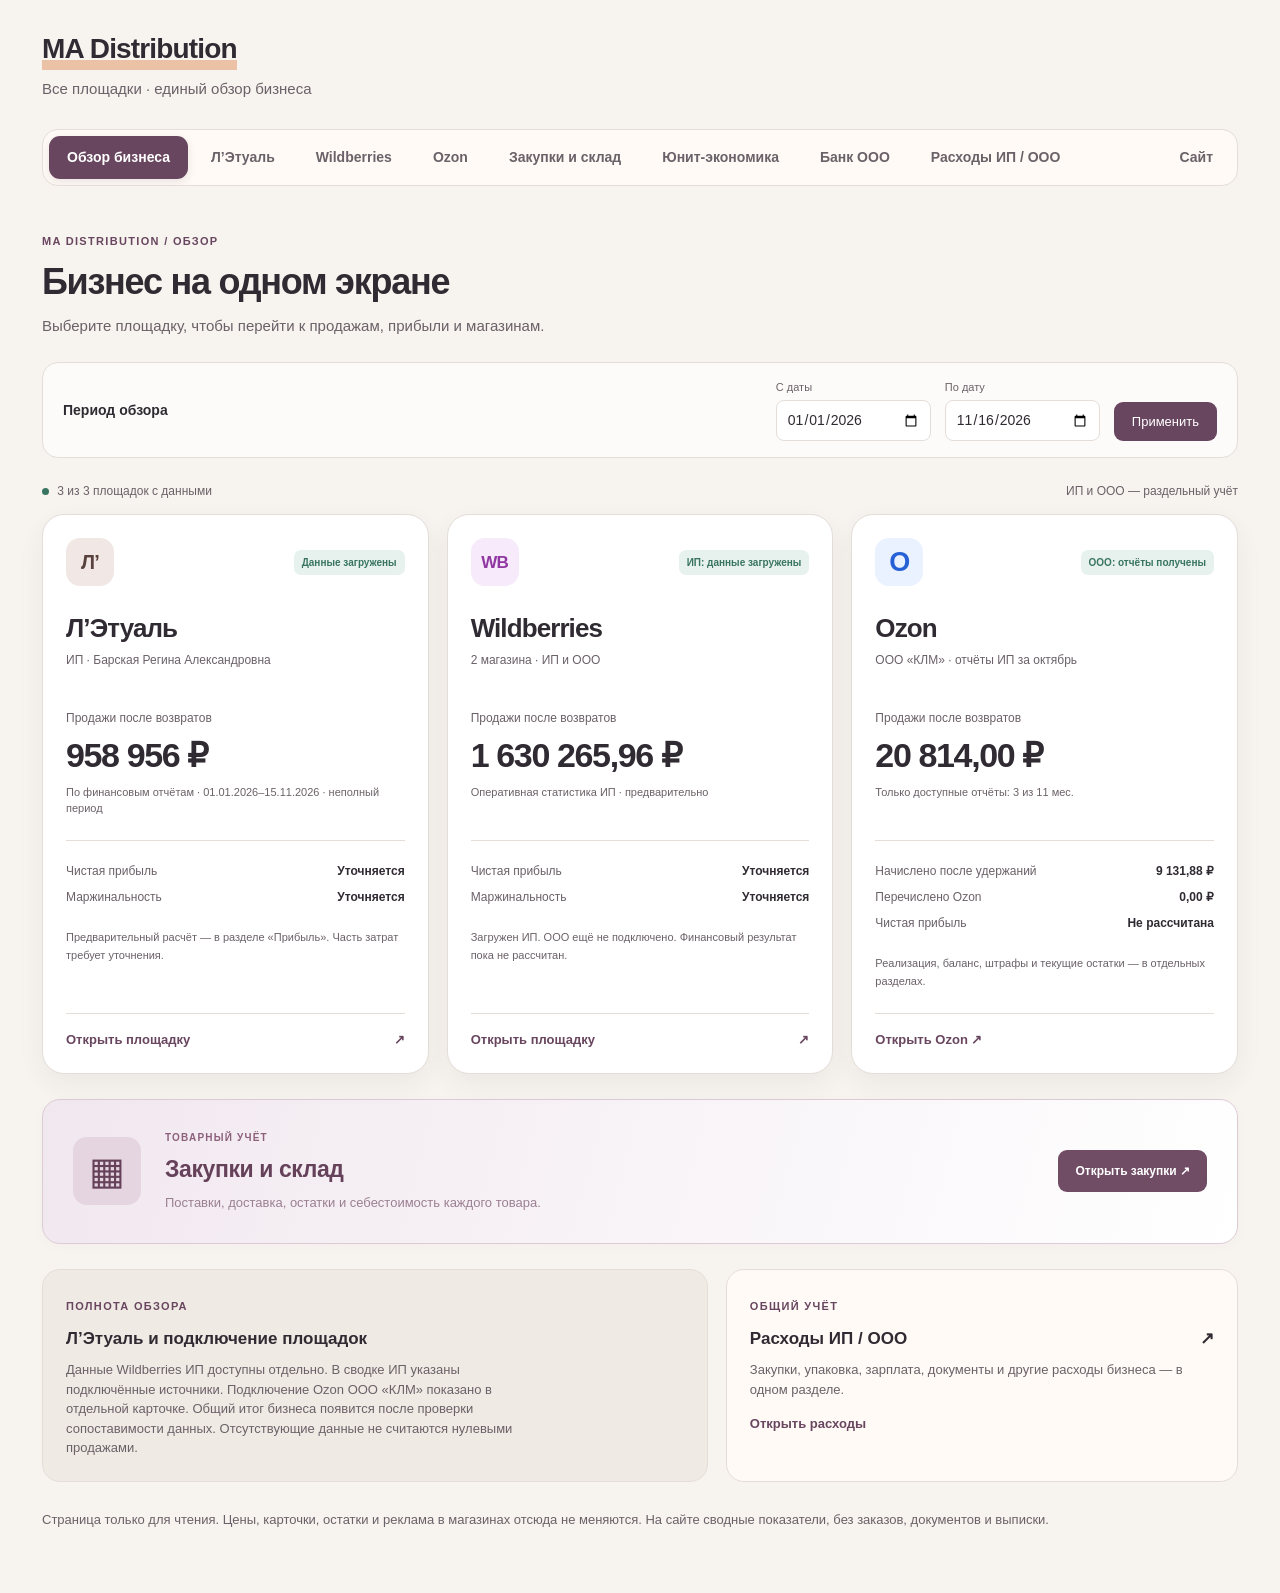
==== index.html @ 347a9656 "Обновить оптовую цену SINKO FM Free для новых заказов" ====
<!DOCTYPE html>
<html lang="ru">
<head>
<meta charset="utf-8">
<meta name="viewport" content="width=device-width, initial-scale=1">
<title>MA Distribution — обзор бизнеса</title>
<link rel="stylesheet" href="app.css?v=20261119-site">
<link rel="stylesheet" href="purchases.css?v=20261112-order-numbers">
<link rel="stylesheet" href="ozon.css?v=20261116-ozon-ooo">
</head>
<body>
<header class="top">
  <h1><a class="brand-home" href="#overview" aria-label="MA Distribution — на главную">MA Distribution</a></h1>
  <p id="page-context">Все площадки · единый обзор бизнеса</p>
</header>
<nav class="market-nav" aria-label="Площадки">
  <a href="#overview">Обзор бизнеса</a>
  <a href="#letu">Л’Этуаль</a>
  <a href="#wb/all/summary">Wildberries</a>
  <a href="#ozon/all/summary">Ozon</a>
  <a href="#purchases">Закупки и склад</a>
  <a href="#unit">Юнит-экономика</a>
  <a href="#bank/ooo">Банк ООО</a>
  <a href="#expenses">Расходы ИП / ООО</a>
  <a href="#site">Сайт</a>
</nav>
<nav class="menu" aria-label="Разделы Л’Этуаль" hidden>
  <a class="on" href="#letu">Сводка</a>
  <a href="#year">Месяцы</a>
  <a href="#profit">Прибыль</a>
  <a href="#unit">Юнит-экономика</a>
  <a href="#stock">Остатки</a>
</nav>
<main id="top">
  <details class="fold" id="freshness">
    <summary><span id="fresh-visible">Данные на 28 октября 2026 · период 01.01.2026–28.10.2026</span></summary>
    <p id="fresh-more">Подробности об актуальности откроются здесь.</p>
  </details>
  <div id="screen"></div>
  <footer class="foot">Страница только для чтения. Цены, карточки, остатки и реклама в магазинах отсюда не меняются. На сайте сводные показатели, без заказов, документов и выписки.</footer>
</main>
<script src="data.js?v=20261121-loreal-rub-units"></script>
<script src="letu-finance.js?v=20261121-letu-reports"></script>
<script src="purchases.js?v=20261119-pricing-1355"></script>
<script src="direct-orders.js?v=20261127-fm-free-wholesale"></script>
<script src="bank.js?v=20261116-duty"></script>
<script src="ozon.js?v=20261127-october"></script>
<script src="site.js?v=20261119-site"></script>
<script src="app.js?v=20261121-loreal-history"></script>
</body>
</html>
---- app.css ----
:root {
  --bg: #F7F3EF;
  --ink: #302B32;
  --muted: #6B6168;
  --card: #FFFFFF;
  --line: #E5DDD8;
  --accent: #69465F;
  --accent-soft: #F3E8EE;
  --apricot: #EBC2A6;
  --up: #397460;
  --up-soft: #E7F2EE;
  --down: #B45343;
  --warn: #8C5E4A;
  --warn-soft: #F8EDE6;
  --gap: #6B6168;
  --gap-soft: #F7F3EF;
  --danger: #B45343;
  --danger-soft: #F8EBE8;
  --shadow: 0 10px 28px rgba(48, 43, 50, 0.06);
}

[hidden] { display: none !important; }
.market-nav { display: flex; align-items: center; gap: 5px; max-width: 1196px; margin: 22px auto 8px; padding: 6px; border: 1px solid var(--line); background: #fffaf6; border-radius: 16px; overflow-x: auto; }
.market-nav a { padding: 11px 18px; text-decoration: none; color: var(--muted); border-radius: 11px; font-size: 14px; font-weight: 600; white-space: nowrap; }
.market-nav a:last-child { margin-left: auto; }
.market-nav a:hover { background: var(--accent-soft); color: var(--accent); }
.market-nav a.on { color: #fff; background: var(--accent); box-shadow: 0 3px 9px #69465f20; }
.market-heading { margin: 27px 0 24px; }
.market-eyebrow { font-size: 11px; font-weight: 700; letter-spacing: .12em; color: var(--accent); margin: 0 0 12px; }
.market-heading h2 { font-size: clamp(27px, 3vw, 36px); line-height: 1.18; letter-spacing: -.035em; font-weight: 650; margin: 0 0 12px; }
.market-heading > p:last-child { color: var(--muted); font-size: 15px; margin: 0; }
.market-period { display: flex; align-items: end; flex-wrap: wrap; gap: 14px; padding: 16px 20px; border: 1px solid var(--line); background: #ffffffb3; border-radius: 16px; margin: 0 0 24px; }
.period-caption { margin-right: auto; align-self: center; font-size: 14px; font-weight: 600; }
.market-period label { display: grid; gap: 5px; font-size: 11px; color: var(--muted); }
.market-period input { width: 155px; background: white; color: var(--ink); border: 1px solid var(--line); border-radius: 8px; padding: 8px 10px; font: inherit; font-size: 14px; }
.market-period button { min-height: 38px; border-radius: 9px; font-size: 13px; }
.market-overview-meta { display: flex; flex-wrap: wrap; justify-content: space-between; gap: 10px; margin-bottom: 14px; color: var(--muted); font-size: 12px; }
.live-dot { display: inline-block; width: 7px; height: 7px; margin-right: 5px; border-radius: 50%; background: var(--up); }
.market-tiles { display: grid; grid-template-columns: repeat(3, minmax(0, 1fr)); gap: 18px; }
.market-tile { display: flex; flex-direction: column; text-decoration: none; color: var(--ink); background: var(--card); border: 1px solid var(--line); border-radius: 22px; padding: 23px; box-shadow: var(--shadow); transition: transform .18s, box-shadow .18s, border-color .18s; }
.market-tile:hover { transform: translateY(-3px); box-shadow: 0 14px 30px #302b3210; border-color: #b69aa9; }
.market-tile-top { display: flex; align-items: center; justify-content: space-between; gap: 8px; }
.market-symbol { display: grid; place-items: center; width: 48px; height: 48px; border-radius: 14px; font-size: 20px; font-weight: 750; letter-spacing: -.04em; background: #f1e8e5; color: #59423d; }
.market-wb .market-symbol { color: #9037a1; background: #f6eafb; font-size: 17px; }
.market-ozon .market-symbol { background: #eaf1ff; color: #2662d6; font-size: 27px; }
.market-status { display: inline-flex; align-items: center; gap: 5px; width: fit-content; padding: 5px 8px; border-radius: 7px; font-size: 10px; font-weight: 600; white-space: nowrap; }
.market-status.connected { background: var(--up-soft); color: var(--up); }
.market-status.pending { background: #f3efec; color: #7b6f77; }
.market-tile h3 { font-size: 26px; font-weight: 650; letter-spacing: -.035em; margin: 23px 0 3px; }
.market-store-caption { margin: 0; font-size: 12px; color: var(--muted); min-height: 36px; }
.market-sales { margin: 22px 0 20px; }
.market-sales > span { display: block; color: var(--muted); font-size: 12px; }
.market-sales strong { display: block; font-size: clamp(25px, 2.7vw, 34px); font-weight: 650; letter-spacing: -.04em; line-height: 1.25; margin: 7px 0; }
.market-sales small { display: block; min-height: 36px; color: var(--muted); font-size: 11px; line-height: 1.5; }
.market-tile-details { margin: 0; border-top: 1px solid var(--line); padding-top: 13px; }
.market-tile-details > div { display: flex; justify-content: space-between; gap: 10px; margin: 8px 0; font-size: 12px; }
.market-tile-details dt { color: var(--muted); }
.market-tile-details dd { margin: 0; font-weight: 600; }
.market-data-note { color: var(--muted); font-size: 11px; line-height: 1.6; margin: 15px 0 23px; flex: 1; }
.market-open { display: flex; justify-content: space-between; gap: 10px; align-items: center; color: var(--accent); font-size: 13px; font-weight: 650; }
.market-tile .market-open { border-top: 1px solid var(--line); padding-top: 16px; }
.market-overview-bottom { display: grid; grid-template-columns: 1.3fr 1fr; gap: 18px; margin: 24px 0 0; }
.market-note, .market-expense-link { padding: 23px; border-radius: 18px; border: 1px solid var(--line); }
.market-note { background: #f0eae5; }
.market-overview-bottom h3 { font-size: 17px; margin: 9px 0; font-weight: 650; }
.market-overview-bottom p { font-size: 13px; color: var(--muted); margin: 0; max-width: 66ch; }
.market-expense-link { display: block; color: var(--ink); text-decoration: none; background: #fffaf6; }
.market-expense-link:hover { border-color: var(--accent); }
.market-expense-link h3 { display: flex; justify-content: space-between; }
.market-expense-link .market-open { margin-top: 15px; }
.market-store-bar { display: flex; align-items: center; justify-content: space-between; flex-wrap: wrap; gap: 14px; margin-bottom: 22px; }
.store-switch { display: flex; padding: 5px; gap: 4px; border: 1px solid var(--line); border-radius: 12px; background: #eee7e2; }
.store-switch a { color: var(--muted); padding: 8px 20px; border-radius: 8px; font-size: 14px; text-decoration: none; font-weight: 600; }
.store-switch a.selected { background: #fff; box-shadow: 0 2px 5px #302b3210; color: var(--accent); }
.market-sections { display: flex; overflow-x: auto; gap: 22px; border-bottom: 1px solid var(--line); margin-bottom: 23px; }
.market-sections a { color: var(--muted); text-decoration: none; padding: 8px 0 13px; font-size: 13px; white-space: nowrap; border-bottom: 2px solid transparent; }
.market-sections a.selected { color: var(--accent); font-weight: 650; border-bottom-color: var(--accent); }
.market-section-title { display: flex; flex-wrap: wrap; gap: 8px; justify-content: space-between; align-items: center; margin-bottom: 16px; }
.market-section-title h3 { font-size: 19px; margin: 0; }
.market-section-title > span { color: var(--muted); font-size: 12px; }
.market-empty-metrics { display: grid; grid-template-columns: repeat(4, minmax(0, 1fr)); gap: 14px; }
.market-empty-metric { padding: 20px; border: 1px solid var(--line); border-radius: 16px; background: white; }
.market-empty-metric > span { font-size: 12px; color: var(--muted); }
.market-empty-metric strong { display: block; font-size: 30px; font-weight: 500; margin: 8px 0; }
.market-empty-metric small { color: var(--muted); font-size: 11px; }
.market-store-comparison { margin: 28px 0; }
.market-store-comparison > h3 { font-size: 17px; }
.market-store-grid { display: grid; grid-template-columns: 1fr 1fr; gap: 16px; }
.market-store-card { display: block; padding: 20px; background: #fffaf6; color: var(--ink); text-decoration: none; border: 1px solid var(--line); border-radius: 16px; }
.market-store-card:hover { border-color: var(--accent); }
.market-store-card > div { display: flex; justify-content: space-between; align-items: center; }
.market-store-card h4 { font-size: 20px; margin: 0; }
.market-store-card p { color: var(--muted); font-size: 12px; }
.market-empty-state { display: flex; gap: 24px; align-items: start; border: 1px dashed #cbbac3; border-radius: 18px; background: #ffffff66; padding: 28px; margin-top: 20px; }
.market-empty-icon { display: grid; place-items: center; width: 54px; height: 54px; flex-shrink: 0; color: var(--accent); background: var(--accent-soft); border-radius: 16px; font-size: 17px; font-weight: 750; }
.market-empty-state h3 { margin: 9px 0; font-size: 20px; }
.market-empty-state p { color: var(--muted); font-size: 14px; max-width: 76ch; margin: 8px 0; }
.market-empty-state .market-empty-caption { font-size: 12px; margin-top: 16px; }
@media (max-width: 800px) {
  .market-nav { margin-left: 22px; margin-right: 22px; }
  .market-nav a { padding: 10px 13px; }
  .market-tiles { gap: 12px; }
  .market-tile { padding: 17px; }
  .market-symbol { width: 38px; height: 38px; }
  .market-tile-top { align-items: start; flex-direction: column; }
  .market-tile h3 { font-size: 23px; }
  .market-empty-metrics { grid-template-columns: repeat(2, minmax(0, 1fr)); }
}
@media (max-width: 600px) {
  .market-tiles, .market-overview-bottom, .market-store-grid { grid-template-columns: 1fr; }
  .market-tile { padding: 23px; }
  .market-tile-top { flex-direction: row; align-items: center; }
  .market-store-caption { min-height: 0; }
  .market-sales small { min-height: 0; }
  .market-heading { margin-top: 18px; }
  .market-period { padding: 16px; gap: 12px; }
  .period-caption { flex: 1 0 100%; }
  .market-period label { flex: 1; min-width: 110px; }
  .market-period input { width: 100%; min-width: 0; }
  .market-period button { width: 100%; }
  .market-overview-meta > span:last-child { display: none; }
  .market-empty-state { gap: 14px; padding: 20px; }
  .market-empty-icon { display: none; }
  .store-switch { width: 100%; }
  .store-switch a { flex: 1; text-align: center; padding: 8px 12px; }
}

* { box-sizing: border-box; }
html { scroll-behavior: smooth; overflow-x: hidden; }
body {
  margin: 0;
  overflow-x: hidden;
  font-family: "Segoe UI", "Helvetica Neue", Arial, sans-serif;
  background: var(--bg);
  color: var(--ink);
  line-height: 1.5;
}
a { color: var(--accent); }
:focus-visible { outline: 2px solid var(--accent); outline-offset: 2px; }
header.top {
  background: transparent;
  color: var(--ink);
  padding: 28px 22px 6px;
  max-width: 1240px;
  margin: 0 auto;
}
header.top h1 {
  display: inline-block;
  margin: 0;
  font-size: 28px;
  font-weight: 680;
  letter-spacing: -0.03em;
  color: var(--ink);
  box-shadow: inset 0 -0.36em 0 var(--apricot);
}
header.top p { margin: 8px 0 0; color: var(--muted); font-size: 15px; }
header.top .brand-home { color: inherit; text-decoration: none; }
header.top .brand-home:hover { color: var(--accent); }
nav.menu {
  display: flex;
  gap: 8px;
  overflow-x: auto;
  padding: 14px 22px 6px;
  max-width: 1240px;
  margin: 0 auto;
  background: transparent;
}
nav.menu a {
  color: var(--ink);
  text-decoration: none;
  padding: 8px 14px;
  border-radius: 999px;
  white-space: nowrap;
  font-size: 14px;
  border: 1px solid transparent;
}
nav.menu a:hover { background: #F3E6DF; }
nav.menu a.on, nav.menu a.on:hover { background: var(--accent); color: #FFFFFF; }
main { padding: 12px 22px 64px; max-width: 1240px; margin: 0 auto; }
.banner, details.fold {
  background: var(--card);
  color: var(--ink);
  border: 1px solid var(--line);
  border-radius: 16px;
  padding: 12px 16px;
  margin: 8px 0 18px;
  box-shadow: var(--shadow);
}
details.fold summary {
  cursor: pointer;
  font-size: 15px;
  color: var(--ink);
}
details.fold summary::marker { color: var(--accent); }
details.fold p { margin: 10px 0 2px; color: var(--muted); font-size: 14px; }
.lead { margin: 4px 0 16px; color: var(--muted); max-width: 68ch; }
.grid { display: grid; gap: 16px; }
.cards { grid-template-columns: repeat(auto-fit, minmax(300px, 1fr)); margin-bottom: 8px; }
.card, .panel, .chart-wrap, .ask {
  background: var(--card);
  border: 1px solid var(--line);
  border-radius: 18px;
  padding: 18px 18px 16px;
  box-shadow: var(--shadow);
}
.card .label { color: var(--muted); font-size: 13px; }
.card .value {
  font-size: 32px;
  font-weight: 680;
  letter-spacing: -0.03em;
  color: var(--ink);
  margin-top: 8px;
  line-height: 1.15;
  white-space: nowrap;
}
.card .value-second { font-size: 18px; font-weight: 650; color: var(--ink); }
.card .sub { color: var(--muted); font-size: 13px; margin-top: 8px; }
.card .hero-value {
  display: block;
  margin: 8px 0 0;
  font-size: 15px;
  font-weight: 560;
  letter-spacing: 0;
  line-height: 1.35;
  color: var(--muted);
  white-space: normal;
}
.card.gap, .card.warn { background: var(--card); }
.card.gap { box-shadow: inset 3px 0 0 var(--apricot), var(--shadow); }
.card.warn { box-shadow: inset 3px 0 0 var(--accent), var(--shadow); }
.card a.more { display: inline-block; margin-top: 10px; font-size: 14px; }
h2 { font-size: 22px; margin: 32px 0 12px; letter-spacing: -0.02em; }
h3 { font-size: 16px; margin: 0 0 8px; }
.muted { color: var(--muted); }
table { width: 100%; border-collapse: collapse; font-size: 14px; }
th, td { text-align: left; padding: 9px 6px; border-bottom: 1px solid var(--line); vertical-align: top; }
th { color: var(--muted); font-weight: 600; font-size: 12px; }
td.num, th.num { text-align: right; white-space: nowrap; }
.table-wrap { overflow-x: auto; max-width: 100%; }
.tag {
  display: inline-block;
  border-radius: 999px;
  padding: 2px 8px;
  font-size: 12px;
  background: var(--accent-soft);
  color: var(--accent);
}
.tag.preliminary, .tag.partial, .tag.snapshot { background: var(--warn-soft); color: var(--warn); }
.tag.not_loaded, .tag.not_split, .tag.undated { background: var(--gap-soft); color: var(--gap); }
.tag.month_file { background: var(--accent-soft); color: var(--accent); }
form.filters, form.stack { display: flex; flex-wrap: wrap; gap: 10px; align-items: end; margin: 0 0 18px; }
label { display: flex; flex-direction: column; gap: 4px; font-size: 13px; color: var(--muted); }
input, select, button, textarea {
  font: inherit;
  color: var(--ink);
  border: 1px solid var(--line);
  border-radius: 12px;
  padding: 9px 12px;
  background: var(--card);
}
button, .button {
  background: var(--accent);
  color: #FFFFFF;
  border: 0;
  border-radius: 999px;
  padding: 10px 18px;
  cursor: pointer;
  text-decoration: none;
  display: inline-block;
}
button.secondary, a.button.secondary {
  background: var(--card);
  color: var(--accent);
  border: 1px solid var(--accent);
}
.login {
  max-width: 420px;
  margin: 12vh auto;
  background: var(--card);
  border: 1px solid var(--line);
  border-radius: 18px;
  padding: 24px;
  box-shadow: var(--shadow);
}
.month { margin-bottom: 14px; }
.month .domains { display: flex; flex-direction: column; gap: 6px; }
.domain { display: flex; justify-content: space-between; gap: 12px; font-size: 14px; }
.note { font-size: 13px; color: var(--muted); margin-top: 4px; }
textarea { width: 100%; min-height: 72px; }
footer.foot { color: var(--muted); font-size: 13px; margin-top: 28px; }
.chart-wrap { margin-bottom: 16px; }
.chart-title { margin: 0 0 10px; font-size: 16px; color: var(--ink); }
.chart { width: 100%; height: auto; display: block; }
.legend { display: flex; flex-wrap: wrap; gap: 10px 16px; font-size: 13px; color: var(--ink); margin: 10px 0 4px; }
.swatch { display: inline-block; width: 12px; height: 12px; border-radius: 3px; margin-right: 6px; vertical-align: -1px; }
td .delta, .delta { display: block; color: var(--muted); font-size: 12px; font-weight: 600; white-space: nowrap; }
.delta-up { color: var(--up); }
.delta-down { color: var(--down); }
#year-table th, #year-table td { padding: 8px 6px; }
tr.total td { font-weight: 680; background: var(--bg); }
.ask { margin-top: 20px; }
.ask p { margin: 0; }
#profit td.subline { padding-left: 22px; color: var(--muted); }
#unit-table { min-width: 1860px; }
#unit-table th { white-space: normal; line-height: 1.3; }
#unit-table th.num, #unit-table td.num { white-space: nowrap; }
#unit-table td.name { min-width: 220px; }
#unit-table .full-cost {
  font-weight: 700;
  color: var(--accent);
  background: var(--accent-soft);
}
#unit-table .profit-col,
#unit-table .margin-col {
  font-weight: 700;
  background: var(--accent-soft);
}
#unit-table .band-red { background: var(--danger-soft); color: var(--danger); }
#unit-table .band-yellow { background: var(--warn-soft); color: var(--warn); }
#unit-table .band-green { background: var(--up-soft); color: var(--up); }
.unit-detail .sale-chain { margin-top: 8px; padding-top: 8px; border-top: 1px solid var(--line); }
.unit-detail { margin-top: 4px; }
.unit-detail summary { cursor: pointer; color: var(--accent); }
.unit-detail ul { margin: 6px 0 0; padding: 0; list-style: none; }
.unit-detail li { margin: 0; color: var(--ink); font-size: 13px; }
.unit-detail li.sum { font-weight: 700; color: var(--accent); }
.unit-detail .meta { margin: 8px 0 0; color: var(--muted); font-size: 13px; }
.unit-filters input[type="search"] { min-width: 16em; }
.scroll-hint { display: none; margin: 0 0 8px; }
[hidden] { display: none !important; }
.unit-heading { display: flex; justify-content: space-between; align-items: center; gap: 12px; }
.unit-heading h2 { margin-top: 18px; }
.unit-date { color: var(--muted); font-size: 13px; white-space: nowrap; }
.unit-intro { border-left: 4px solid var(--apricot); background: #fff; padding: 14px 18px; border-radius: 12px; font-size: 14px; margin-bottom: 18px; }
.unit-overview { display: grid; grid-template-columns: repeat(3, 1fr); gap: 12px; margin-bottom: 22px; }
.unit-overview > div { background: var(--accent-soft); padding: 14px 18px; border-radius: 14px; }
.unit-overview strong { display: block; color: var(--accent); font-size: 28px; line-height: 1.2; }
.unit-overview span { color: var(--muted); font-size: 13px; }
#unit .unit-filters { gap: 12px; }
#unit .unit-filters label { flex: 1 1 150px; min-width: 0; }
#unit .unit-filters .unit-search { flex: 2 1 230px; }
#unit .unit-filters input, #unit .unit-filters select { width: 100%; min-width: 0; }
.unit-toolbar { display: flex; align-items: center; justify-content: space-between; gap: 14px; margin: 12px 0; }
.unit-toolbar p { font-size: 13px; }
.unit-products { display: grid; grid-template-columns: repeat(2, minmax(0, 1fr)); align-items: start; gap: 18px; }
.unit-product { min-width: 0; border: 1px solid var(--line); background: var(--card); border-radius: 18px; padding: 20px; box-shadow: var(--shadow); }
.unit-product-head { display: flex; flex-wrap: wrap; align-items: center; gap: 8px; justify-content: space-between; margin-bottom: 12px; }
.unit-brand-label { color: var(--accent); font-size: 12px; font-weight: 650; letter-spacing: .025em; }
.unit-badge { color: var(--muted); background: var(--bg); border-radius: 8px; padding: 4px 8px; font-size: 11px; }
.unit-badge.check { background: var(--warn-soft); color: var(--warn); }
.unit-product h3 { font-size: 17px; line-height: 1.45; overflow-wrap: anywhere; }
.unit-article { color: var(--muted); font-size: 12px; margin: 8px 0 16px; overflow-wrap: anywhere; }
.unit-metrics { display: grid; grid-template-columns: 1fr 1fr; gap: 12px; }
.unit-metrics > div { min-width: 0; }
.unit-metrics span, .unit-metrics small { display: block; font-size: 12px; color: var(--muted); }
.unit-metrics strong { display: block; color: var(--ink); font-size: 23px; font-variant-numeric: tabular-nums; letter-spacing: -.03em; margin: 4px 0; overflow-wrap: anywhere; }
.unit-metrics .unit-result { grid-column: 1 / -1; background: var(--accent-soft); border-radius: 12px; padding: 12px 14px; }
.unit-result strong { color: var(--accent); font-size: 28px; }
.unit-loss .unit-result { background: var(--danger-soft); }
.unit-loss .unit-result strong { color: var(--down); }
.unit-deductions { font-size: 12px; color: var(--muted); margin: 12px 0; }
.unit-notice { color: var(--warn); background: var(--warn-soft); font-size: 12px; padding: 10px 12px; border-radius: 10px; }
.unit-breakdown { border-top: 1px solid var(--line); padding-top: 12px; margin-top: 14px; }
.unit-breakdown summary { cursor: pointer; color: var(--accent); font-size: 14px; padding: 4px 0; }
.unit-breakdown h4 { font-size: 14px; margin: 20px 0 8px; }
.unit-facts { margin: 0; font-size: 13px; }
.unit-facts > div { display: flex; justify-content: space-between; gap: 14px; border-bottom: 1px solid var(--line); padding: 8px 0; }
.unit-facts dt { min-width: 0; }
.unit-facts dd { margin: 0; white-space: nowrap; text-align: right; font-variant-numeric: tabular-nums; }
.unit-facts .unit-subtotal { font-weight: 650; }
.unit-check-list { padding-left: 18px; font-size: 12px; color: var(--muted); }
.unit-check-list li { margin: 8px 0; }
.unit-method { margin-top: 22px !important; }
button:disabled { opacity: .5; cursor: default; }
.profit-presets, .profit-modes { display: flex; flex-wrap: wrap; gap: 8px; margin: 0 0 14px; }
.profit-banner {
  background: #146C70;
  color: #fff;
  border-radius: 16px;
  padding: 18px 20px 20px;
  margin: 0 0 14px;
  max-width: 100%;
}
.profit-banner.is-loss { background: #8E3D32; }
.profit-banner-flag {
  display: inline-block;
  margin: 0 0 8px;
  padding: 2px 10px;
  border-radius: 8px;
  background: rgba(255, 255, 255, 0.18);
  font-weight: 700;
  letter-spacing: .02em;
}
.profit-banner-name {
  margin: 0;
  font-size: 16px;
  font-weight: 650;
  line-height: 1.35;
}
.profit-banner-cover {
  display: inline-block;
  margin-left: 8px;
  padding: 2px 8px;
  border-radius: 8px;
  background: rgba(255, 255, 255, 0.16);
  font-size: 13px;
  font-weight: 650;
  white-space: normal;
}
.profit-banner-amount {
  margin: 8px 0 6px;
  font-size: 40px;
  line-height: 1.1;
  font-weight: 700;
  letter-spacing: -.03em;
  overflow-wrap: anywhere;
  font-variant-numeric: tabular-nums;
}
.profit-banner-meta { margin: 0; font-size: 14px; line-height: 1.45; overflow-wrap: anywhere; }
.profit-cash { margin: 12px 0; padding: 10px 12px; border-radius: 10px; background: #E7F2F2; color: var(--ink); font-size: 13px; line-height: 1.45; }
.profit-business { margin: 12px 0; padding: 12px 14px; border-radius: 14px; background: #E7F2F2; color: var(--ink); }
.profit-business h3 { margin: 0 0 8px; font-size: 16px; }
.profit-business p { margin: 6px 0; }
.expense-totals { display: grid; grid-template-columns: 1fr 1fr; gap: 12px; margin: 0 0 14px; }
.expense-list { margin-top: 12px; }
#expense-form label { margin-bottom: 8px; }
.profit-hero { display: grid; grid-template-columns: repeat(3, minmax(0, 1fr)); gap: 12px; margin: 8px 0 18px; }
.profit-hero > div { min-width: 0; background: var(--accent-soft); border-radius: 14px; padding: 14px 16px; }
.profit-hero span, .profit-hero small { display: block; color: var(--muted); font-size: 13px; }
.profit-hero strong { display: block; color: var(--accent); font-size: 28px; line-height: 1.2; margin: 6px 0; overflow-wrap: anywhere; font-variant-numeric: tabular-nums; }
.profit-hero small { font-size: 12px; }
.profit-months { margin-top: 8px; }
.profit-card.on { box-shadow: inset 0 0 0 2px var(--accent), var(--shadow); }
.profit-reveal { list-style: none; }
.profit-reveal::-webkit-details-marker { display: none; }
.profit-card details[open] .when-closed, .profit-card details:not([open]) .when-open { display: none; }
.profit-chart rect { cursor: pointer; }
.profit-skus { display: flex; flex-direction: column; gap: 8px; margin-top: 8px; }
.profit-sku, .profit-check-row { display: flex; flex-direction: column; gap: 2px; min-width: 0; border: 1px solid var(--line); border-radius: 12px; padding: 10px 12px; background: var(--bg); }
.profit-sku span, .profit-check-row span { color: var(--ink); font-size: 13px; overflow-wrap: anywhere; }
.profit-check { display: flex; flex-direction: column; gap: 8px; }
.profit-card .unit-metrics strong { font-size: 22px; }
.profit-card .unit-facts > div { flex-wrap: wrap; align-items: baseline; }
.profit-card .unit-facts dt { flex: 1 1 12em; }
.profit-card .unit-facts dd { flex: 0 0 auto; white-space: nowrap; }
.profit-note { flex: 1 0 100%; margin: 2px 0 0; color: var(--muted); font-size: 12px; }
.profit-limits { margin: 12px 0 0; padding: 10px 12px; border-radius: 10px; background: var(--warn-soft); color: var(--ink); font-size: 13px; line-height: 1.45; }
.profit-months { grid-template-columns: 1fr; }
.net-card h3 { margin: 0; font-size: 22px; }
.net-period { margin: 4px 0 0; color: var(--muted); font-size: 14px; }
.net-kicker { margin: 16px 0 0; font-size: 13px; font-weight: 750; letter-spacing: .14em; color: var(--muted); }
.net-amount { margin: 2px 0 0; font-size: 48px; line-height: 1.05; font-weight: 750; letter-spacing: -.03em; color: var(--accent); overflow-wrap: anywhere; font-variant-numeric: tabular-nums; }
.net-amount.is-open { font-size: 34px; letter-spacing: 0; color: var(--ink); }
.net-card.is-loss .net-amount, .net-amount.is-loss { color: var(--down); }
.net-status, .net-margin, .net-assume { margin: 6px 0 0; font-size: 15px; line-height: 1.4; }
.net-margin, .net-assume { color: var(--muted); font-size: 13px; }
.net-missing { margin: 12px 0 0; padding-left: 18px; font-size: 15px; line-height: 1.4; }
.net-missing li { margin: 4px 0; }
@media (max-width: 960px) { .unit-products { grid-template-columns: 1fr; } }
@media (max-width: 720px) {
  header.top, nav.menu { padding-left: 14px; padding-right: 14px; }
  header.top { padding-top: 18px; }
  header.top h1 { font-size: 22px; }
  main { padding: 8px 14px 40px; }
  .cards { grid-template-columns: 1fr; }
  .card .value { font-size: 30px; }
  .card .hero-value { font-size: 14px; }
  form.filters, form.stack { flex-direction: column; align-items: stretch; }
  form.filters > label, form.filters input, form.filters select, form.filters button,
  form.stack > label, form.stack input, form.stack select, form.stack button { width: 100%; }
  .unit-filters input[type="search"] { min-width: 0; }
  table { font-size: 13px; }
  .scroll-hint { display: block; }
  .unit-heading { display: block; margin-bottom: 12px; }
  .unit-overview { gap: 6px; }
  .unit-overview > div { padding: 12px 9px; }
  .unit-overview strong { font-size: 24px; }
  .unit-overview span { display: block; font-size: 11px; }
  #unit .unit-filters { display: grid; grid-template-columns: 1fr 1fr; }
  #unit .unit-filters .unit-search { grid-column: 1 / -1; }
  #unit .unit-filters button { grid-column: 1 / -1; }
  .unit-product { padding: 16px; }
  .unit-toolbar { align-items: start; flex-direction: column; }
  .unit-metrics strong { font-size: 22px; }
  .unit-metrics .unit-result strong { font-size: 27px; }
  .profit-hero { grid-template-columns: 1fr; }
  .profit-hero strong { font-size: 26px; }
  .expense-totals { grid-template-columns: 1fr; }
  .profit-banner { padding: 16px; }
  .profit-banner-name { font-size: 15px; }
  .profit-banner-cover { display: block; margin: 8px 0 0; }
  .profit-banner-amount { font-size: 32px; }
  .net-amount { font-size: 36px; }
  .net-amount.is-open { font-size: 28px; }
  .profit-presets, .profit-modes { flex-direction: column; }
  .profit-presets button, .profit-modes button { width: 100%; }
}




/* Wildberries annual overview */
.wb-annual { --wb-plum: #76506b; --wb-light: #f3eaf0; }
.wb-year-heading, .wb-panel-heading { display: flex; align-items: center; justify-content: space-between; gap: 20px; }
.wb-year-heading { margin: 28px 0 22px; }
.wb-year-heading .market-eyebrow, .wb-panel-heading .market-eyebrow { margin: 0 0 7px; }
.wb-year-heading h3 { margin: 0; font-size: clamp(27px, 3vw, 35px); letter-spacing: -.04em; font-weight: 650; }
.wb-year-heading h3 > span { color: #a18c99; font-weight: 450; margin-left: 7px; }
.wb-year-heading p:last-child { color: var(--muted); margin: 8px 0 0; font-size: 14px; }
.wb-year-select { display: grid; gap: 5px; font-size: 11px; color: var(--muted); }
.wb-year-select select { min-width: 118px; padding: 10px 14px; font: inherit; font-size: 17px; font-weight: 600; background: white; color: var(--ink); border: 1px solid var(--line); border-radius: 11px; }
.wb-coverage { display: flex; align-items: center; gap: 12px; padding: 14px 17px; background: #eee8e3; border: 1px solid #e5dad2; border-radius: 13px; margin-bottom: 20px; }
.wb-coverage-dot { width: 7px; height: 7px; flex-shrink: 0; border-radius: 50%; background: #ac8667; }
.wb-coverage > div { display: grid; gap: 3px; }
.wb-coverage strong { font-size: 12px; font-weight: 650; }
.wb-coverage > div > span { font-size: 12px; color: var(--muted); }
.wb-coverage > a { margin-left: auto; font-size: 12px; white-space: nowrap; text-underline-offset: 3px; }
.wb-scope-note { color: var(--warn); font-size: 13px; }
.wb-year-kpis { display: grid; grid-template-columns: 1.65fr repeat(4, minmax(0, 1fr)); gap: 12px; margin-bottom: 25px; }
.wb-year-kpi { min-width: 0; padding: 19px 17px; border: 1px solid var(--line); border-radius: 17px; background: white; }
.wb-year-kpi > span { display: block; color: var(--muted); font-size: 12px; }
.wb-year-kpi > strong { display: block; margin: 15px 0 11px; font-size: clamp(24px, 2.5vw, 32px); letter-spacing: -.04em; font-weight: 650; white-space: nowrap; }
.wb-year-kpi em { font-size: 13px; font-style: normal; color: #998891; letter-spacing: 0; font-weight: 450; }
.wb-year-kpi small { display: block; color: var(--muted); font-size: 10px; line-height: 1.65; }
.wb-year-kpi.primary { background: linear-gradient(130deg, #624157, #805c72); border-color: transparent; color: white; }
.wb-year-kpi.primary > span, .wb-year-kpi.primary small { color: #f3e7ef; }
.wb-year-kpi.primary > strong { font-size: clamp(24px, 2.6vw, 33px); }
.wb-year-kpi.profit { border-style: dashed; background: #f9f5f1; }
.wb-year-kpi.profit strong { color: #a6979f; }
.wb-chart-panel { padding: 24px 25px 16px; border: 1px solid var(--line); border-radius: 20px; background: white; box-shadow: var(--shadow); margin-bottom: 36px; }
.wb-panel-heading h3 { margin: 0; font-size: 21px; letter-spacing: -.025em; font-weight: 650; }
.wb-panel-heading > p { margin: 0; font-size: 12px; color: var(--muted); }
.wb-chart-units { display: flex; background: #f2ece8; padding: 4px; border-radius: 10px; gap: 3px; }
.wb-chart-units button { font: inherit; font-size: 12px; padding: 6px 13px; min-height: 30px; background: transparent; color: var(--muted); border-radius: 7px; border: 0; box-shadow: none; }
.wb-chart-units button[aria-pressed='true'] { background: white; color: var(--accent); box-shadow: 0 1px 3px #302b3215; }
.wb-chart-tabs { display: flex; align-items: center; flex-wrap: wrap; gap: 6px; margin: 21px 0 12px; }
.wb-chart-tabs button { font: inherit; font-size: 12px; font-weight: 550; padding: 8px 12px; min-height: 34px; border: 1px solid transparent; border-radius: 9px; background: transparent; color: var(--muted); box-shadow: none; }
.wb-chart-tabs button[aria-pressed='true'] { background: var(--wb-light); border-color: #e7d5e0; color: var(--accent); }
.wb-chart-tabs button > span { font-size: 9px; color: #a18c99; margin-left: 4px; }
.wb-chart-scroll { overflow-x: auto; }
.wb-year-svg { display: block; width: 100%; min-width: 660px; height: auto; }
.wb-grid-line { stroke: #eee8e4; stroke-width: 1; }
.wb-axis { fill: #887981; font: 12px system-ui, sans-serif; }
.wb-axis.has-data { fill: #563a4c; font-weight: 650; }
.wb-gap-mark { fill: #cfc4cb; font: 13px system-ui, sans-serif; }
.wb-chart-area { fill: #bda1b5; opacity: .13; }
.wb-chart-line { stroke: var(--wb-plum); stroke-width: 3; stroke-linecap: round; }
.wb-chart-line.partial { stroke-dasharray: 5 5; }
.wb-chart-point { fill: var(--wb-plum); stroke: white; stroke-width: 2.5; }
.wb-chart-point.partial { fill: white; stroke: var(--wb-plum); stroke-width: 2.5; }
.wb-chart-legend { display: flex; align-items: center; justify-content: space-between; flex-wrap: wrap; gap: 10px; font-size: 11px; color: var(--muted); margin: 4px 0 0; }
.wb-chart-legend i { display: inline-block; width: 8px; height: 8px; background: var(--wb-plum); border-radius: 50%; margin-right: 5px; }
.wb-profit-empty { min-height: 270px; display: flex; flex-direction: column; align-items: center; justify-content: center; text-align: center; border-radius: 13px; background: #faf7f9; padding: 24px; }
.wb-profit-symbol { display: grid; place-items: center; width: 40px; height: 40px; background: #eee2eb; border-radius: 12px; color: var(--accent); font-size: 21px; }
.wb-profit-empty h4 { margin: 14px 0 8px; font-size: 18px; font-weight: 600; }
.wb-profit-empty p { max-width: 57ch; color: var(--muted); font-size: 13px; margin: 0 0 12px; }
.wb-profit-empty a { font-size: 12px; }
.wb-months-section > .wb-panel-heading { margin-bottom: 18px; }
.wb-months-grid { display: grid; grid-template-columns: repeat(4, minmax(0, 1fr)); gap: 14px; }
.wb-month-card { display: block; text-align: left; font: inherit; color: var(--ink); padding: 18px; width: 100%; min-width: 0; min-height: 238px; border: 1px solid var(--line); border-radius: 17px; background: white; box-shadow: none; cursor: pointer; transition: border-color .15s, transform .15s, box-shadow .15s; }
.wb-month-card:hover { background: #fffcfe; border-color: #baa0b0; transform: translateY(-2px); box-shadow: var(--shadow); }
.wb-month-card.selected { border: 1px solid #8a627b; box-shadow: 0 0 0 2px #8a627b14; background: #fffcfe; }
.wb-month-top { display: flex; align-items: center; justify-content: space-between; gap: 5px; }
.wb-month-top > strong { font-size: 15px; font-weight: 650; }
.wb-month-badge { display: inline-block; font-size: 9px; font-weight: 550; border-radius: 5px; padding: 4px 6px; background: #f1ece8; color: #887881; white-space: nowrap; }
.wb-month-card.complete .wb-month-badge { color: #3c7863; background: #e8f2ec; }
.wb-month-card.partial .wb-month-badge { color: #956946; background: #f8ede1; }
.wb-month-amount { display: block; margin-top: 20px; font-size: clamp(23px, 2.3vw, 29px); font-weight: 650; letter-spacing: -.04em; line-height: 1.2; }
.wb-month-amount-label { display: block; font-size: 10px; color: var(--muted); margin-top: 6px; }
.wb-month-stats { display: grid; grid-template-columns: 1fr 1fr; gap: 7px 13px; margin: 18px 0 15px; font-size: 11px; }
.wb-month-stats > span { display: flex; justify-content: space-between; gap: 5px; color: var(--muted); }
.wb-month-stats b { color: var(--ink); font-weight: 600; }
.wb-month-bottom { display: flex; justify-content: space-between; align-items: center; border-top: 1px solid var(--line); padding-top: 11px; font-size: 9px; color: var(--muted); min-height: 26px; }
.wb-month-bottom > span:last-child { font-size: 14px; color: #9a7d90; }
.wb-month-card.empty { background: #f8f5f1; border-style: dashed; }
.wb-month-card.empty .wb-month-amount, .wb-month-card.empty .wb-month-stats b { color: #b3a5ad; }
.wb-month-footnote { color: var(--muted); font-size: 11px; margin: 14px 0 27px; }
.wb-up { color: var(--up); }
.wb-down { color: var(--down); }
.wb-month-detail { background: white; border: 1px solid var(--line); border-radius: 20px; padding: 24px; scroll-margin-top: 20px; }
.wb-detail-period { color: var(--muted); font-size: 12px; margin: 10px 0 20px; }
.wb-detail-metrics { display: grid; grid-template-columns: repeat(4, minmax(0, 1fr)); gap: 12px; }
.wb-detail-metrics .market-empty-metric { background: #fbf8f5; padding: 16px; border-color: #eee5df; }
.wb-detail-metrics .market-empty-metric strong { font-size: clamp(20px, 2vw, 27px); letter-spacing: -.03em; }
.wb-daily-fold { border-top: 1px solid var(--line); margin-top: 22px; padding-top: 15px; }
.wb-daily-fold summary { cursor: pointer; font-size: 13px; font-weight: 600; }
.wb-daily-fold summary > span { font-size: 11px; font-weight: 400; color: var(--muted); margin-left: 7px; }
.wb-daily-fold .table-wrap { margin-top: 16px; }
.wb-detail-empty { color: var(--muted); padding: 12px 0; font-size: 14px; }
.wb-source-fold { margin-top: 20px; border: 1px solid var(--line); border-radius: 13px; padding: 15px 18px; background: #f2ece7; scroll-margin-top: 20px; }
.wb-source-fold summary { cursor: pointer; font-size: 12px; font-weight: 550; color: var(--accent); }
.wb-source-fold > div { max-width: 90ch; padding: 8px 2px 0; font-size: 12px; color: var(--muted); }
.wb-source-fold h4 { color: var(--ink); font-size: 14px; }
@media (max-width: 1100px) {
  .wb-year-kpis { grid-template-columns: repeat(3, minmax(0, 1fr)); }
  .wb-year-kpi.primary { grid-column: span 2; }
  .wb-months-grid { grid-template-columns: repeat(3, minmax(0, 1fr)); }
  .wb-detail-metrics { grid-template-columns: repeat(2, minmax(0, 1fr)); }
}
@media (max-width: 760px) {
  .wb-months-grid { grid-template-columns: repeat(2, minmax(0, 1fr)); }
  .wb-year-kpis { grid-template-columns: repeat(2, minmax(0, 1fr)); }
  .wb-coverage { flex-wrap: wrap; }
  .wb-coverage > div { flex: 1; min-width: 150px; }
  .wb-coverage > a { margin-left: 19px; }
  .wb-panel-heading { align-items: start; gap: 12px; }
  .wb-panel-heading > p { max-width: 20ch; }
  .wb-chart-panel { padding: 20px 16px 16px; }
  .wb-chart-units button { padding: 5px 9px; }
  .wb-chart-tabs { gap: 3px; }
  .wb-chart-tabs button { padding: 8px; font-size: 11px; }
  .wb-year-heading { gap: 12px; }
  .wb-year-select select { min-width: 88px; padding: 9px; }
  .wb-month-detail { padding: 20px 16px; }
}
@media (max-width: 480px) {
  .wb-months-grid { grid-template-columns: 1fr; }
  .wb-month-card { min-height: 220px; }
  .wb-month-amount { font-size: 29px; }
  .wb-month-top > strong { font-size: 17px; }
  .wb-month-stats { font-size: 12px; }
  .wb-year-heading h3 { font-size: 25px; }
  .wb-year-heading h3 > span { display: block; margin-left: 0; }
  .wb-detail-metrics { grid-template-columns: 1fr; }
  .wb-months-section > .wb-panel-heading { flex-wrap: wrap; }
  .wb-panel-heading > p { max-width: none; }
}

/* Explicit source separation for accounting history. */
.wb-source-picker { display:flex; gap:6px; padding:5px; width:fit-content; max-width:100%; border-radius:12px; background:#eee9eb; margin:22px 0 10px; flex-wrap:wrap; }
.wb-source-picker button { padding:10px 17px; border:0; border-radius:9px; background:transparent; color:#6c6269; cursor:pointer; font:inherit; font-size:13px; font-weight:600; }
.wb-source-picker button[aria-pressed=true] { background:#fff; color:#562443; box-shadow:0 2px 5px #30202c12; }
.wb-source-picker button:disabled { opacity:.55; cursor:default; }
.wb-basis-note,.wb-orders-coverage { font-size:12px; line-height:1.65; color:#7d727a; }
.wb-basis-note { max-width:900px; margin:0 0 18px; }
.wb-orders-coverage { margin:12px 2px 24px; }

.wb-returns-panel { border:1px solid #e7dfe3; border-radius:18px; padding:25px; margin:22px 0; background:#faf8f9; }
.wb-return-explanation { max-width:940px; font-size:13px; line-height:1.7; color:#786a73; }
.wb-return-cards { display:grid; grid-template-columns:repeat(4,minmax(0,1fr)); gap:14px; margin:18px 0; }
.wb-return-cards .market-empty-metric { background:white; }
.wb-return-cards .market-empty-metric span { font-size:12px; }
.wb-returns-panel .wb-orders-coverage { margin:10px 0; }
.wb-return-fold { font-size:12px; margin-top:15px; }
.wb-return-fold summary { cursor:pointer; font-weight:600; color:#62344e; padding:6px 0; }
@media(max-width:760px) { .wb-return-cards { grid-template-columns:1fr; } .wb-returns-panel { padding:18px; } }

.wb-month-stats .wb-return-month-stat { grid-column:1/-1; border-top:1px solid #eee5e9; padding-top:8px; margin-top:3px; color:#704c62; }

@media(min-width:761px) and (max-width:1150px) { .wb-return-cards { grid-template-columns:repeat(2,minmax(0,1fr)); } }

.unit-metrics .unit-cost-pair{grid-column:1/-1;display:grid;grid-template-columns:1fr 1fr;gap:12px;padding:14px;border:1px solid var(--line);border-radius:12px;background:var(--accent-soft)}.unit-cost-pair>div{min-width:0}

.site-analytics h2 { margin-bottom: 0; }
.site-analytics .panel { margin-top: 18px; }
.site-analytics h3 { margin: 22px 0 8px; }
.site-table { width: 100%; border-collapse: collapse; font-size: 14px; }
.site-table th, .site-table td { text-align: left; padding: 8px 10px; border-bottom: 1px solid var(--line); vertical-align: top; }
.site-table th { color: var(--muted); font-weight: 600; }
@media (max-width: 760px) {
  .site-table { display: block; overflow-x: auto; }
}
---- purchases.css ----
.pb-page{--pb-plum:#68445d;--pb-line:#e5dfe2;--pb-muted:#82747c;color:#2d2830;max-width:1240px;margin:auto}.pb-heading{display:flex;justify-content:space-between;gap:24px;align-items:center;margin:25px 0}.pb-heading h2{font-size:34px;letter-spacing:-1.2px;margin:7px 0 12px;font-weight:650}.pb-heading p,.pb-section-heading p{color:var(--pb-muted);font-size:14px;line-height:1.6;margin:6px 0}.pb-page button,.pb-page input,.pb-page select,.pb-page textarea{font:inherit}.pb-page button{cursor:pointer;transition:background .15s,box-shadow .15s}.pb-page button:disabled{cursor:default;opacity:.45}.pb-page button:focus-visible,.pb-page a:focus-visible,.pb-page input:focus-visible,.pb-page select:focus-visible,.pb-page textarea:focus-visible{outline:3px solid #bb91ad;outline-offset:3px}.pb-primary,.pb-outline,.pb-quiet{border-radius:10px;font-size:12px!important;font-weight:600!important;padding:11px 16px;border:1px solid var(--pb-line);background:white;color:var(--pb-plum);white-space:nowrap}.pb-primary{background:var(--pb-plum);border-color:var(--pb-plum);color:white}.pb-primary:hover{background:#52344b}.pb-outline:hover{background:#f6eef3}.pb-quiet{border-color:transparent;background:transparent;color:var(--pb-muted)}.pb-quiet:hover{background:#f4ecef}.pb-storage{background:#eee8e9;border-radius:12px;display:flex;align-items:center;justify-content:space-between;gap:14px;padding:13px 18px;font-size:11px;color:#776670;line-height:1.6}.pb-storage>div{display:flex;gap:15px;flex-wrap:wrap}.pb-storage button{padding:0;border:0;background:none;color:#65435a;text-decoration:underline;font-size:11px}.pb-message:empty{display:none}.pb-message{padding:12px 16px;border:1px solid #cee2d8;background:#eef6f1;border-radius:10px;color:#43765e;font-size:13px}.pb-error:empty{display:none}.pb-error{padding:12px 14px;color:#922f43;background:#fff0f1;border:1px solid #eac7ce;border-radius:10px;font-size:13px;line-height:1.6}.pb-kpis{display:grid;grid-template-columns:1fr 1.4fr 1fr 1.2fr;gap:14px;margin:24px 0}.pb-kpis article{border:1px solid var(--pb-line);border-radius:17px;background:#fff;padding:22px;min-width:0}.pb-kpis span{font-size:12px;color:var(--pb-muted)}.pb-kpis strong{display:block;font-size:29px;font-weight:600;margin:19px 0 12px;letter-spacing:-.8px;overflow-wrap:anywhere}.pb-kpis strong small{font-size:12px;color:#96818e;letter-spacing:0}.pb-kpis p{font-size:11px;line-height:1.6;color:var(--pb-muted);margin:0}.pb-kpis .primary{background:linear-gradient(120deg,#6d4d63,#805e73);color:#fff;border-color:transparent}.pb-kpis .primary span,.pb-kpis .primary p{color:#e8dce4}.pb-toolbar{display:flex;align-items:center;justify-content:space-between;gap:18px;margin:32px 0 24px;flex-wrap:wrap}.pb-toolbar nav{display:flex;border-bottom:1px solid var(--pb-line);gap:24px}.pb-toolbar nav a{padding:12px 4px;color:#93818d;text-decoration:none;font-size:14px;font-weight:600;border-bottom:2px solid transparent}.pb-toolbar nav a[aria-current=page]{color:var(--pb-plum);border-color:var(--pb-plum)}.pb-toolbar>div{display:flex;gap:10px}.pb-page input,.pb-page select,.pb-page textarea{padding:11px 12px;border:1px solid #e0d6dc;border-radius:8px;background:#fff;min-width:0;max-width:100%;font-size:13px;color:#352e35;box-sizing:border-box}.pb-toolbar input{width:250px}.pb-section-heading,.pb-panel-title{display:flex;justify-content:space-between;gap:20px;align-items:center;margin-bottom:22px}.pb-section-heading h3,.pb-panel-title h3{font-size:22px;letter-spacing:-.6px;font-weight:600;margin:0 0 7px}.pb-filter-label{font-size:11px;color:var(--pb-muted);display:flex;gap:9px;align-items:center}.pb-empty{border:1px dashed #d9cdd4;border-radius:18px;text-align:center;background:#faf7f9;padding:55px 25px;margin-bottom:24px}.pb-empty-icon{font-size:33px;color:#9c8293;display:block;margin-bottom:20px}.pb-empty h3{font-size:21px;font-weight:600;letter-spacing:-.4px}.pb-empty p{max-width:490px;margin:14px auto 25px;color:var(--pb-muted);font-size:13px;line-height:1.8}.pb-order{background:#fff;border:1px solid var(--pb-line);border-radius:18px;padding:24px;margin-bottom:18px}.pb-order-header{display:flex;justify-content:space-between;gap:25px}.pb-order h4{font-size:20px;font-weight:600;letter-spacing:-.3px;margin:14px 0 9px}.pb-order p{font-size:12px;color:var(--pb-muted);line-height:1.7}.pb-badge{display:inline-block;background:#eee7ed;color:#725a6c;font-size:10px;padding:5px 9px;border-radius:6px;white-space:nowrap}.pb-badge.received{background:#e8f2eb;color:#3e7c61}.pb-badge.transit{background:#f5ecdc;color:#9c7544}.pb-entity{margin-left:10px;color:#93818d;font-size:11px}.pb-order-total{text-align:right}.pb-order-total small{font-size:11px;color:var(--pb-muted)}.pb-order-total strong{display:block;font-size:25px;margin:8px 0;font-weight:600;letter-spacing:-.7px}.pb-order-total span{font-size:11px;color:var(--pb-muted)}.pb-order-breakdown{display:flex;gap:28px;flex-wrap:wrap;background:#f8f5f7;border-radius:10px;padding:12px 15px;margin:20px 0;font-size:11px;color:var(--pb-muted)}.pb-order-breakdown b{margin-left:8px;color:#685161;font-weight:600}.pb-order-actions{display:flex;gap:10px;margin-top:18px;flex-wrap:wrap}.pb-order-detail{margin:16px 0;color:var(--pb-muted);font-size:12px}.pb-order-detail summary,.pb-calculation summary{cursor:pointer;color:#75576d;font-weight:600;font-size:12px;padding:7px 0}.pb-order-detail table{margin-top:16px}.pb-table-wrap{overflow:auto;max-width:100%;border:1px solid #e9e2e7;border-radius:12px;background:#fff}.pb-table-wrap table{border-collapse:collapse;width:100%;font-size:12px;min-width:740px}.pb-table-wrap th{text-align:left;font-weight:500;color:#95828f;background:#faf7f9;white-space:nowrap}.pb-table-wrap td,.pb-table-wrap th{padding:15px 14px;border-bottom:1px solid #eee8ec;vertical-align:middle}.pb-table-wrap tr:last-child td{border-bottom:0}.pb-table-wrap small{display:block;color:#9a8795;font-size:10px;line-height:1.6;margin-top:5px}.pb-table-wrap strong{font-weight:550}.pb-table-wrap td:first-child{max-width:310px}.pb-help{font-size:11px!important;color:#93808d!important;line-height:1.8!important;margin:14px 0!important}.pb-editor{border:1px solid #d9c5d3;border-radius:18px;padding:26px;background:#fff;margin:22px 0 32px;box-shadow:0 6px 24px #6f3c5c09;scroll-margin-top:15px}.pb-editor:focus{outline:none}.pb-form-grid{display:grid;grid-template-columns:repeat(4,minmax(0,1fr));gap:18px 15px;margin:22px 0}.pb-editor label{display:flex;flex-direction:column;gap:8px;font-size:11px;color:#8e7888;min-width:0}.pb-editor input,.pb-editor select,.pb-editor textarea{width:100%}.pb-editor input:disabled{background:#f7f3f5;color:#b6a7b0}.pb-price-settings{display:grid;grid-template-columns:1fr 1fr 1.4fr 1.5fr;gap:16px;padding:20px;background:#f7f2f6;border-radius:12px;margin:24px 0 12px}.pb-lines{min-width:900px!important}.pb-lines th:nth-child(1){width:17%}.pb-lines th:nth-child(2){width:32%}.pb-lines th:nth-child(3){width:17%}.pb-lines th:nth-child(4){width:13%}.pb-lines td{padding:10px 8px}.pb-lines input{font-size:12px;padding:10px 8px}.pb-remove{border:0;background:#f9f3f7;border-radius:7px;padding:8px;color:#a37e95}.pb-editor .pb-table-wrap{margin:18px 0 12px}.pb-cost-preview{display:flex;gap:30px;justify-content:flex-end;flex-wrap:wrap;border-top:1px solid #e9dce5;padding:20px 5px 12px;margin-top:20px;font-size:11px;color:#8e7888}.pb-cost-preview b,.pb-cost-preview strong{display:block;margin-top:8px;color:#6d435e;font-size:19px;font-weight:600}.pb-preview-units{display:flex;gap:12px;flex-wrap:wrap;font-size:10px;color:#8d7284;background:#f8f3f7;padding:12px;border-radius:9px;margin:10px 0}.pb-preview-units b{color:#67435b;margin-left:5px}.pb-note-field{margin:20px 0}.pb-note-field textarea{min-height:70px;resize:vertical}.pb-editor-actions{border-top:1px solid var(--pb-line);padding-top:20px;display:flex;align-items:center;justify-content:space-between;gap:20px}.pb-editor-actions span{font-size:11px;color:var(--pb-muted);line-height:1.7}.pb-calculation{padding:20px 24px;background:#f0e9ee;border-radius:13px;margin-top:32px}.pb-calculation p{font-size:12px;color:#8c7383;line-height:1.9;max-width:950px}.pb-positive{color:#4e8266}.pb-sr{position:absolute;width:1px;height:1px;overflow:hidden;clip:rect(0,0,0,0)}.pb-home-card{display:flex;align-items:center;gap:24px;text-decoration:none;border:1px solid #dccbd6;border-radius:18px;padding:25px 30px;margin:25px 0;background:linear-gradient(105deg,#f1e8ef,#fff);color:#66415a;box-shadow:0 3px 15px #6f3c5c05}.pb-home-card:hover{border-color:#b490a8;box-shadow:0 5px 20px #6f3c5c12}.pb-home-icon{font-size:38px;background:#e5d5e0;border-radius:14px;width:68px;height:68px;display:grid;place-content:center;flex-shrink:0}.pb-home-card h3{font-size:23px;letter-spacing:-.4px;margin:7px 0}.pb-home-card p{font-size:13px;margin:5px 0;color:#9b8092}.pb-home-card .market-eyebrow{font-size:10px;color:#8c607d}.pb-home-button{margin-left:auto;background:#704c65;padding:12px 17px;color:#fff;border-radius:9px;white-space:nowrap;font-size:12px;font-weight:600}
@media(max-width:1050px){.pb-kpis{grid-template-columns:1fr 1fr}.pb-form-grid{grid-template-columns:1fr 1fr}.pb-heading h2{font-size:29px}.pb-storage{align-items:flex-start;flex-direction:column}.pb-price-settings{grid-template-columns:1fr 1fr}.pb-home-card{flex-wrap:wrap}.pb-home-button{margin-left:92px}.pb-toolbar{align-items:flex-start}}
@media(max-width:620px){.pb-heading{align-items:flex-start;flex-direction:column}.pb-heading h2{font-size:27px}.pb-kpis{gap:10px}.pb-kpis article{padding:17px 14px}.pb-kpis strong{font-size:23px;margin:15px 0 10px}.pb-toolbar{display:block}.pb-toolbar>div{margin-top:15px}.pb-toolbar input{width:100%}.pb-toolbar nav{gap:22px}.pb-section-heading{align-items:flex-start;flex-direction:column}.pb-editor{padding:18px 14px}.pb-form-grid{grid-template-columns:1fr 1fr;gap:16px 12px}.pb-price-settings{padding:15px;gap:16px 12px}.pb-order{padding:19px}.pb-order-header{flex-direction:column;gap:14px}.pb-order-total{text-align:left}.pb-order-total strong{font-size:23px}.pb-order-breakdown{gap:12px}.pb-editor-actions{align-items:flex-start;flex-direction:column}.pb-home-card{padding:23px;gap:15px}.pb-home-icon{width:48px;height:48px;font-size:29px}.pb-home-card>div{flex:1;min-width:180px}.pb-home-button{margin-left:0}.pb-cost-preview{gap:20px;justify-content:flex-start}.pb-empty{padding:35px 20px}.pb-calculation{padding:17px}.pb-storage>div{gap:12px}.pb-panel-title h3{font-size:20px}.pb-form-grid>label:first-child,.pb-form-grid>label:nth-child(2){grid-column:1/-1}}

@media(min-width:1051px){.pb-price-settings{grid-template-columns:repeat(3,minmax(0,1fr));}}
.pb-badge.unconfirmed{background:#fff1df;color:#9b713a;}

.pb-cost-comparison{display:grid;grid-template-columns:1fr 1fr;gap:14px;margin:20px 0 10px}.pb-cost-comparison>div{padding:18px;border:1px solid #e5dfe2;border-radius:12px;background:#faf7f9;min-width:0}.pb-cost-comparison>div:last-child{background:#eee5ec;border-color:#d6bfd0}.pb-cost-comparison span,.pb-cost-comparison small{display:block;color:#82747c;font-size:12px;line-height:1.6}.pb-cost-comparison strong{display:block;font-size:25px;color:#68445d;margin:8px 0;overflow-wrap:anywhere}@media(max-width:620px){.pb-cost-comparison{grid-template-columns:1fr}.pb-cost-comparison strong{font-size:23px}}

.pb-order-grid{display:grid;grid-template-columns:repeat(auto-fit,minmax(min(100%,310px),1fr));gap:14px;align-items:start}
.pb-compact-order{min-width:0;margin:0;padding:16px;border-top:3px solid #865176}
.pb-compact-meta,.pb-compact-total{display:flex;justify-content:space-between;align-items:center;gap:8px;flex-wrap:wrap}
.pb-compact-meta time{font-weight:700;color:#56364d}
.pb-compact-order h4{font-size:19px;margin:10px 0 3px;color:#4b3044}
.pb-compact-reference,.pb-compact-arrival{font-size:12px;margin:3px 0;color:#624c5c}
.pb-compact-arrival{font-weight:700;color:#25634e;margin-bottom:10px}
.pb-compact-arrival span{font-weight:400;color:#624c5c}
.pb-compact-values{display:grid;grid-template-columns:repeat(2,minmax(0,1fr));gap:7px}
.pb-compact-values>div{padding:9px;border-radius:8px;background:#f5eaf2;min-width:0}
.pb-compact-values>div+div{background:#ffeddd;color:#833d1c}
.pb-compact-values small,.pb-compact-values b,.pb-compact-values strong{display:block;overflow-wrap:anywhere}
.pb-compact-values small{font-size:11px;color:#624c5c}
.pb-compact-values strong{font-size:clamp(16px,1.6vw,22px);line-height:1.3;margin:3px 0}
.pb-compact-total{font-size:13px;padding:9px 0;border-bottom:1px solid var(--pb-line)}
.pb-compact-total strong{font-size:17px;color:#56364d}
.pb-compact-details,.pb-compact-details .pb-order-detail{margin:3px 0}
.pb-compact-details .pb-cost-comparison{grid-template-columns:1fr}
.pb-compact-order .pb-order-actions{margin-top:8px;gap:6px}
.pb-compact-order .pb-order-actions button{padding:6px 9px}

.pb-brand-switch{display:flex;flex-wrap:wrap;gap:12px;margin:0 0 18px}
.pb-brand-switch button{display:grid;gap:4px;text-align:left;min-width:145px;padding:10px 14px}
.pb-brand-switch button[aria-pressed="true"]{border-color:#2563eb;background:#eff6ff;color:#1e3a8a}
.pb-brand-switch small{font-size:.78rem}

.pb-direct-card{display:grid;grid-template-columns:auto minmax(0,1fr) auto auto;gap:22px;align-items:center;text-decoration:none;border:1px solid #dccbd6;border-radius:18px;padding:22px 26px;margin:0 0 8px;background:linear-gradient(105deg,#f7f1f6,#fff);color:#66415a;box-shadow:0 3px 15px #6f3c5c05}
.pb-direct-card:hover{border-color:#b490a8;box-shadow:0 5px 20px #6f3c5c12}
.pb-direct-card h3{font-size:22px;letter-spacing:-.4px;margin:6px 0}
.pb-direct-card p{margin:0;color:#9b8092;font-size:13px}
.pb-direct-metrics{display:flex;gap:28px}
.pb-direct-metrics span{font-size:12px;color:#8d7486}
.pb-direct-metrics strong{display:block;margin-top:6px;font-size:26px;font-weight:600;letter-spacing:-.6px;color:#4e3346}
.do-back{display:inline-flex;margin-bottom:8px;color:#704c65;font-size:13px;font-weight:600;text-decoration:none}
.do-back:hover{text-decoration:underline}
.do-filters{display:grid;grid-template-columns:repeat(5,minmax(0,1fr));gap:12px;margin:0 0 22px}
.do-filters label{display:flex;flex-direction:column;gap:7px;font-size:11px;color:#8e7888;min-width:0}
.do-filters input,.do-filters select{width:100%}
.do-print-actions{display:flex;flex-wrap:wrap;gap:10px;margin:14px 0 4px}
.do-print-actions a{text-decoration:none;display:inline-flex;align-items:center}
.do-order-top{display:flex;justify-content:space-between;gap:24px;align-items:flex-start}
.do-facts{display:flex;flex-wrap:wrap;gap:10px 18px;background:#f8f5f7;border-radius:10px;padding:12px 15px;margin:16px 0;font-size:12px;color:#7d6a76}
.do-facts b{color:#4e3346;font-weight:600}
.do-clarify,.do-mismatch{margin:12px 0;padding:12px 14px;border-radius:10px;background:#f8efe6;color:#8a4e32;font-size:13px;line-height:1.55}
.do-clarify{font-weight:600}
.do-line-total{display:flex;justify-content:space-between;gap:12px;margin:0 0 12px;font-size:13px;color:#5c4a55}
.do-line-total b{color:#4e3346}
.do-profit{font-size:13px;color:#5c4a55}
.do-profit small{display:block;color:#93808d;font-size:11px;margin-top:4px}
.do-order-no{margin:8px 0 0!important;font-size:13px!important;font-weight:700;color:#68445d!important;letter-spacing:.02em}
.do-econ{display:grid;grid-template-columns:repeat(3,minmax(0,1fr));gap:10px;margin:16px 0}
.do-econ>div{padding:14px;border:1px solid #e5dfe2;border-radius:12px;background:#faf7f9;min-width:0}
.do-econ span,.do-econ small{display:block;color:#82747c;font-size:11px;line-height:1.5}
.do-econ strong{display:block;font-size:22px;color:#68445d;margin:8px 0 6px;overflow-wrap:anywhere}
.do-econ-sum{background:#eee5ec;border-color:#d6bfd0}
.do-why{margin:0 0 14px;padding:14px 16px;border-radius:12px;background:#f4eef2;color:#4e3346;font-size:13px;line-height:1.65}
.do-loss{color:#922f43}
.do-thin{color:#9c7544}
.do-order tfoot th,.do-order tfoot td{background:#f4eef2;font-weight:600;color:#4e3346}
@media(max-width:1050px){.do-econ{grid-template-columns:1fr 1fr}}
@media(max-width:620px){.do-econ{grid-template-columns:1fr}.do-econ strong{font-size:20px}}
.do-missing{display:inline-block;color:#8a4e32;background:#f8efe6;border-radius:6px;padding:1px 6px;font-size:12px;font-weight:600}
.do-kpi-missing{font-size:22px!important;letter-spacing:-.4px}
.do-check{display:flex;flex-direction:row!important;align-items:center;gap:10px;margin:8px 0 14px;font-size:13px!important;color:#4e3346!important}
.do-check input{width:auto}
.do-detail{margin-top:8px}
.do-detail dl{display:grid;grid-template-columns:repeat(2,minmax(0,1fr));gap:12px 18px;margin:14px 0}
.do-detail dt{font-size:11px;color:#93808d}
.do-detail dd{margin:4px 0 0;font-size:14px;color:#352e35}
.do-lines{min-width:820px!important}
@media(max-width:1050px){
  .pb-direct-card{grid-template-columns:auto minmax(0,1fr);align-items:start}
  .pb-direct-metrics,.pb-direct-card .pb-home-button{grid-column:2}
  .do-filters{grid-template-columns:1fr 1fr}
}
@media(max-width:620px){
  .pb-direct-card{grid-template-columns:1fr;padding:18px;gap:14px}
  .pb-direct-metrics,.pb-direct-card .pb-home-button{grid-column:auto}
  .pb-direct-metrics{display:grid;grid-template-columns:1fr 1fr;gap:12px}
  .pb-direct-metrics strong{font-size:22px}
  .pb-direct-card .pb-home-button{justify-self:start;margin-left:0}
  .do-filters{grid-template-columns:1fr}
  .do-order-top{flex-direction:column;gap:12px}
  .do-order-top .pb-order-total{text-align:left}
  .do-detail dl{grid-template-columns:1fr}
  .do-page .pb-heading{align-items:flex-start}
}
---- ozon.css ----
.ozon-table-wrap { overflow-x:auto; border:1px solid var(--line); border-radius:14px; margin:18px 0 24px; background:var(--card); }
.ozon-table { width:100%; border-collapse:collapse; font-size:12px; }
.ozon-table th,.ozon-table td { text-align:right; padding:13px 14px; border-bottom:1px solid var(--line); white-space:nowrap; }
.ozon-table th { background:#eef3fc; font-size:11px; color:#395577; }
.ozon-table th:first-child,.ozon-table td:first-child,.ozon-table th:nth-child(2),.ozon-table td:nth-child(2) { text-align:left; }
.ozon-table td:nth-child(2) { white-space:normal; min-width:100px; max-width:300px; }
.ozon-table tr:last-child td { border:0; }
.ozon-caption { color:var(--muted); font-size:12px; max-width:90ch; line-height:1.65; }
.ozon-sources { margin-top:28px; }
.ozon-sources p { font-size:13px; line-height:1.7; }
@media(max-width:640px) { .ozon-table th,.ozon-table td { padding:11px 10px; } }
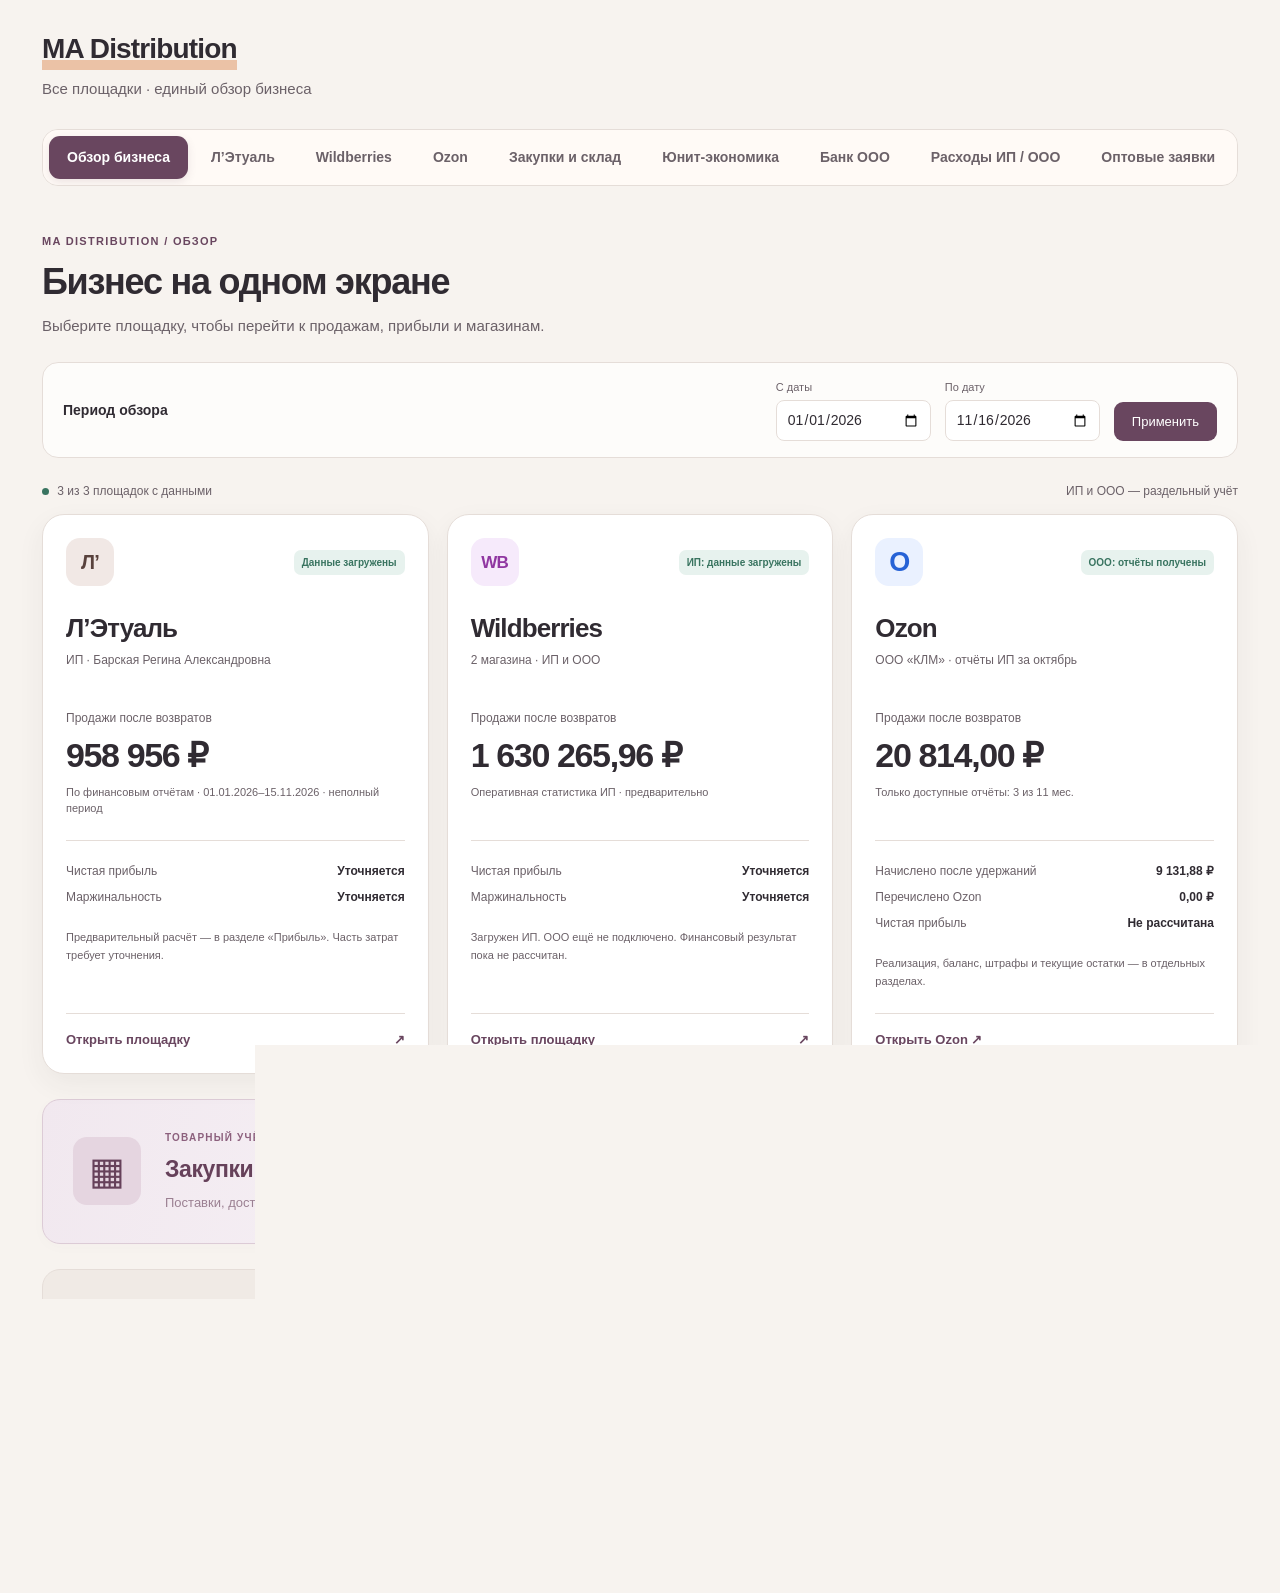
==== commit 4d7145bb: "Добавить входящие оптовые заявки и приём формы прайса Новый экран собирает заявки с сайта, из мессен" ====
--- a/index.html
+++ b/index.html
@@ -22,6 +22,7 @@
   <a href="#unit">Юнит-экономика</a>
   <a href="#bank/ooo">Банк ООО</a>
   <a href="#expenses">Расходы ИП / ООО</a>
+  <a href="#leads">Оптовые заявки</a>
   <a href="#site">Сайт</a>
 </nav>
 <nav class="menu" aria-label="Разделы Л’Этуаль" hidden>
@@ -39,14 +40,15 @@
   <div id="screen"></div>
   <footer class="foot">Страница только для чтения. Цены, карточки, остатки и реклама в магазинах отсюда не меняются. На сайте сводные показатели, без заказов, документов и выписки.</footer>
 </main>
-<script src="data.js?v=20261121-loreal-rub-units"></script>
+<script src="data.js?v=20261127-skuk502-2080"></script>
 <script src="letu-finance.js?v=20261121-letu-reports"></script>
 <script src="purchases.js?v=20261119-pricing-1355"></script>
-<script src="direct-orders.js?v=20261127-fm-free-wholesale"></script>
+<script src="direct-orders.js?v=20261127-skuk502-2080"></script>
+<script src="wholesale-leads.js?v=20261127-leads"></script>
 <script src="bank.js?v=20261116-duty"></script>
 <script src="ozon.js?v=20261127-october"></script>
 <script src="site.js?v=20261119-site"></script>
-<script src="app.js?v=20261121-loreal-history"></script>
+<script src="app.js?v=20261127-skuk502-wholesale"></script>
 </body>
 </html>
 
--- a/purchases.css
+++ b/purchases.css
@@ -94,3 +94,13 @@
   .do-detail dl{grid-template-columns:1fr}
   .do-page .pb-heading{align-items:flex-start}
 }
+.wl-card{border:1px solid var(--pb-line);border-radius:16px;padding:18px 20px;margin:0 0 12px;background:#fff}
+.wl-top{display:flex;justify-content:space-between;gap:16px;align-items:flex-start}
+.wl-top h3{margin:4px 0 0;font-size:22px;letter-spacing:-.4px}
+.wl-stage{border:1px solid #e5d5c4;border-radius:999px;padding:6px 10px;color:#68445d;font-size:12px;font-weight:700}
+.wl-meta{display:flex;flex-wrap:wrap;gap:8px 18px;color:#6d5c66;font-size:14px;margin:10px 0}
+.wl-meta b{color:#2d2830}
+.wl-request{margin:0;font-size:15px}
+.wl-reply{display:flex;gap:12px;align-items:center;margin-top:12px}
+.wl-unanswered{color:#8a4b3a;font-weight:650}
+.wl-answered{color:#2f6b45;font-weight:650}
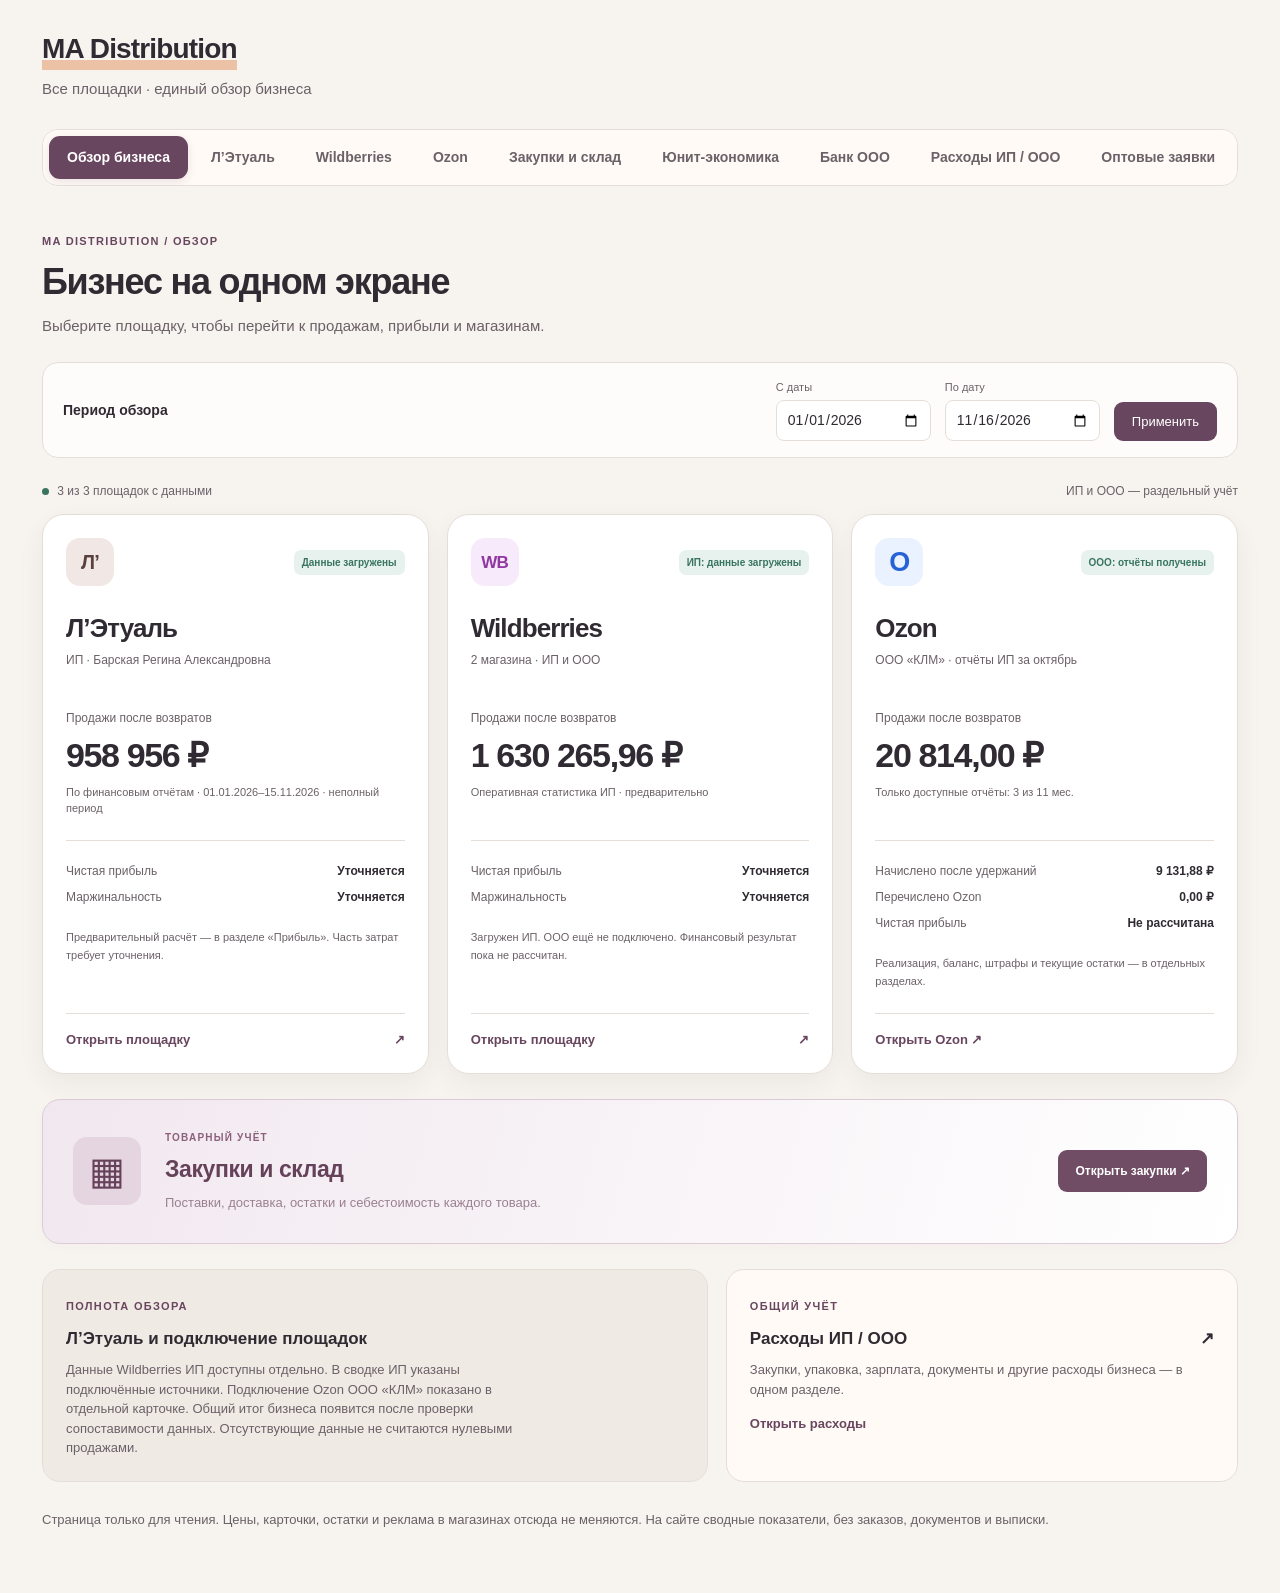
==== commit d6852881: "Открывать страницу оптовых заявок из пункта меню Пункт «Оптовые заявки» снова загружает список, даже" ====
--- a/index.html
+++ b/index.html
@@ -5,7 +5,7 @@
 <meta name="viewport" content="width=device-width, initial-scale=1">
 <title>MA Distribution — обзор бизнеса</title>
 <link rel="stylesheet" href="app.css?v=20261119-site">
-<link rel="stylesheet" href="purchases.css?v=20261112-order-numbers">
+<link rel="stylesheet" href="purchases.css?v=20261128-leads">
 <link rel="stylesheet" href="ozon.css?v=20261116-ozon-ooo">
 </head>
 <body>
@@ -42,13 +42,25 @@
 </main>
 <script src="data.js?v=20261127-skuk502-2080"></script>
 <script src="letu-finance.js?v=20261121-letu-reports"></script>
-<script src="purchases.js?v=20261119-pricing-1355"></script>
+<script src="purchases.js?v=20261128-leads"></script>
 <script src="direct-orders.js?v=20261127-skuk502-2080"></script>
-<script src="wholesale-leads.js?v=20261127-leads"></script>
+<script src="wholesale-leads.js?v=20261128-leads-open"></script>
 <script src="bank.js?v=20261116-duty"></script>
 <script src="ozon.js?v=20261127-october"></script>
 <script src="site.js?v=20261119-site"></script>
-<script src="app.js?v=20261127-skuk502-wholesale"></script>
+<script src="app.js?v=20261128-leads-open"></script>
+<script>
+(function () {
+  function openLeads() {
+    if ((location.hash || "") !== "#leads" || !window.WholesaleLeads) return;
+    var screen = document.getElementById("screen");
+    if (!screen || screen.querySelector("#wl-root")) return;
+    window.WholesaleLeads.mount(screen);
+  }
+  window.addEventListener("hashchange", function () { setTimeout(openLeads, 0); });
+  setTimeout(openLeads, 0);
+})();
+</script>
 </body>
 </html>
 
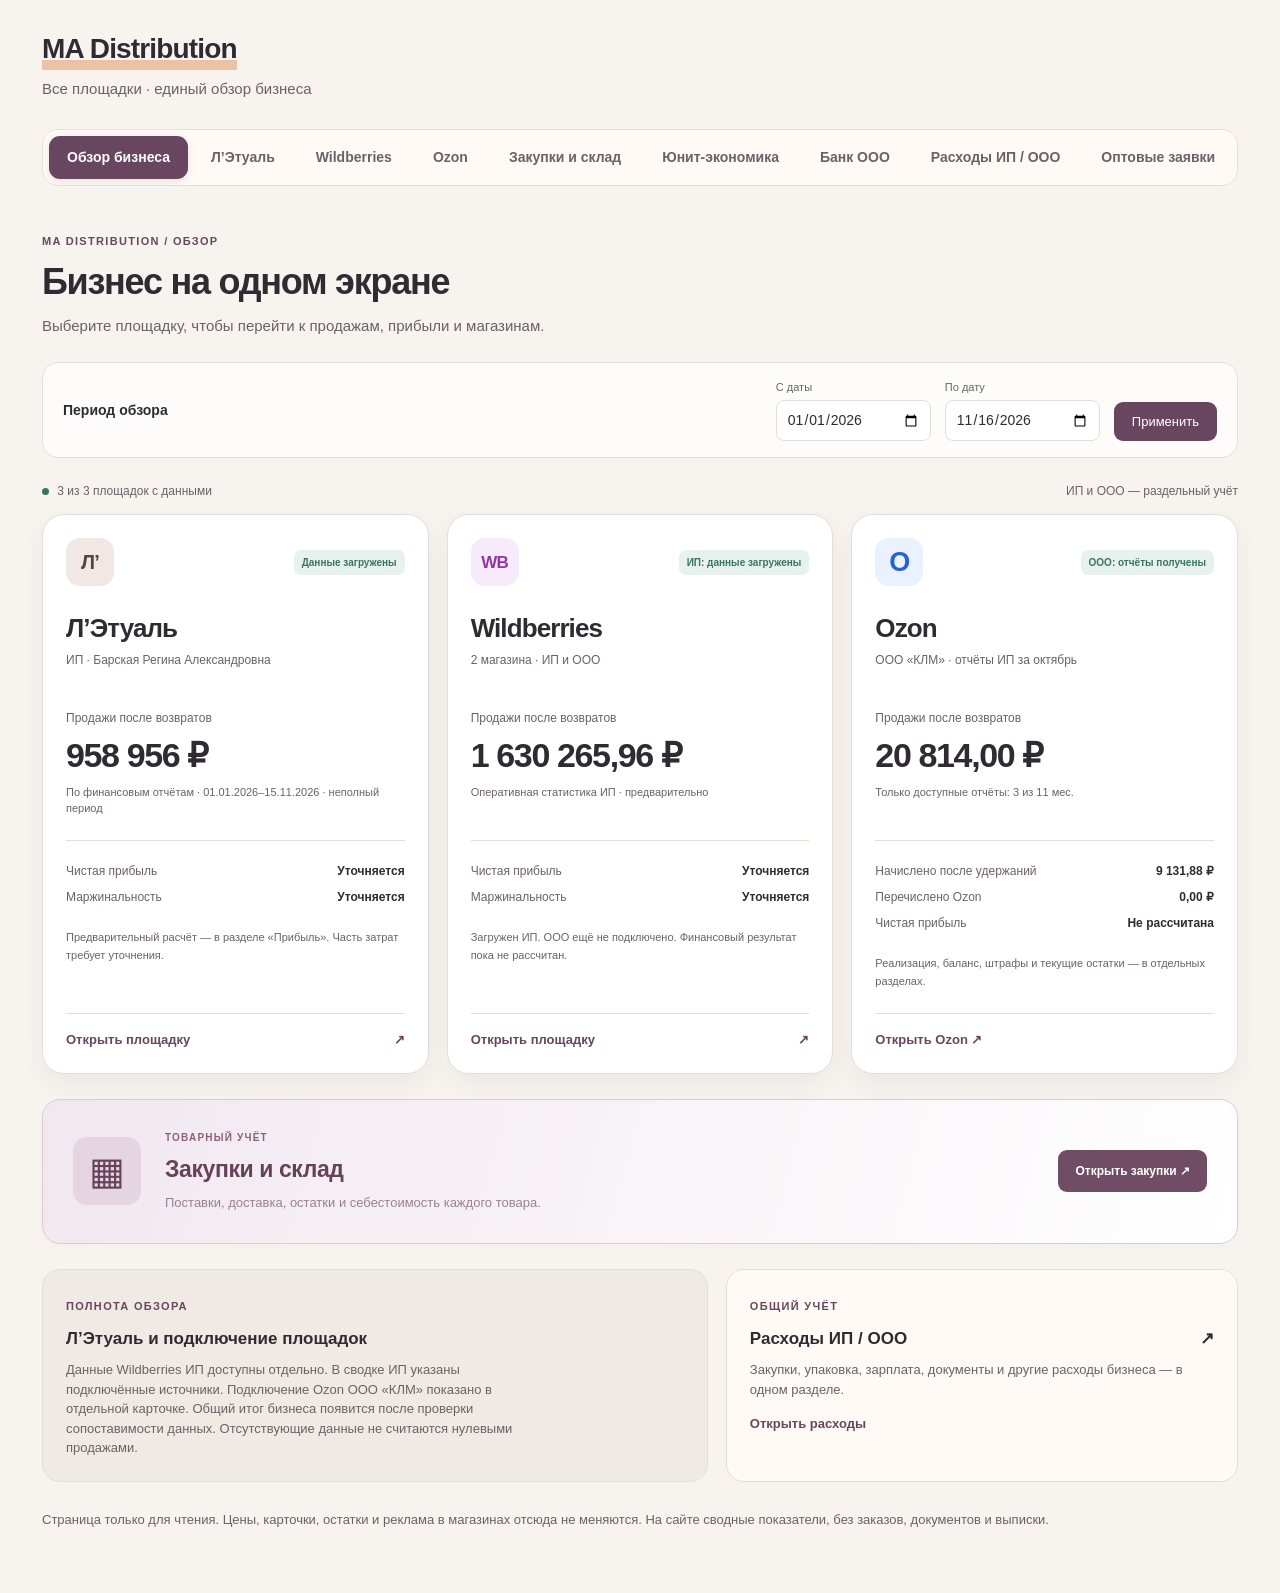
==== commit aff703d3: "Закрыть публичные оптовые заявки и разделить канал с источником Публичный экран #leads показывает то" ====
--- a/index.html
+++ b/index.html
@@ -1,11 +1,12 @@
 <!DOCTYPE html>
 <html lang="ru">
 <head>
+<script>try{localStorage.removeItem("ma-distribution-wholesale-leads-v1")}catch(e){}</script>
 <meta charset="utf-8">
 <meta name="viewport" content="width=device-width, initial-scale=1">
 <title>MA Distribution — обзор бизнеса</title>
 <link rel="stylesheet" href="app.css?v=20261119-site">
-<link rel="stylesheet" href="purchases.css?v=20261128-leads">
+<link rel="stylesheet" href="purchases.css?v=20261128-leads-desk">
 <link rel="stylesheet" href="ozon.css?v=20261116-ozon-ooo">
 </head>
 <body>
@@ -22,7 +23,7 @@
   <a href="#unit">Юнит-экономика</a>
   <a href="#bank/ooo">Банк ООО</a>
   <a href="#expenses">Расходы ИП / ООО</a>
-  <a href="#leads">Оптовые заявки</a>
+  <a href="https://maat-impera.ru/wholesale-leads/">Оптовые заявки</a>
   <a href="#site">Сайт</a>
 </nav>
 <nav class="menu" aria-label="Разделы Л’Этуаль" hidden>
@@ -44,18 +45,18 @@
 <script src="letu-finance.js?v=20261121-letu-reports"></script>
 <script src="purchases.js?v=20261128-leads"></script>
 <script src="direct-orders.js?v=20261127-skuk502-2080"></script>
-<script src="wholesale-leads.js?v=20261128-leads-open"></script>
+<script src="wholesale-leads.js?v=20261128-leads-desk"></script>
 <script src="bank.js?v=20261116-duty"></script>
 <script src="ozon.js?v=20261127-october"></script>
 <script src="site.js?v=20261119-site"></script>
-<script src="app.js?v=20261128-leads-open"></script>
+<script src="app.js?v=20261128-leads-desk"></script>
 <script>
 (function () {
   function openLeads() {
     if ((location.hash || "") !== "#leads" || !window.WholesaleLeads) return;
     var screen = document.getElementById("screen");
     if (!screen || screen.querySelector("#wl-root")) return;
-    window.WholesaleLeads.mount(screen);
+    window.WholesaleLeads.mount(screen, {demo: true});
   }
   window.addEventListener("hashchange", function () { setTimeout(openLeads, 0); });
   setTimeout(openLeads, 0);
--- a/purchases.css
+++ b/purchases.css
@@ -104,3 +104,31 @@
 .wl-reply{display:flex;gap:12px;align-items:center;margin-top:12px}
 .wl-unanswered{color:#8a4b3a;font-weight:650}
 .wl-answered{color:#2f6b45;font-weight:650}
+.wl-page{max-width:1040px}
+.wl-head{display:flex;justify-content:space-between;gap:16px;align-items:flex-end;margin:18px 0 8px}
+.wl-head h2{margin:4px 0 0;font-size:28px;letter-spacing:-.6px}
+.wl-demo,.wl-work-note{background:#f4efe8;border-radius:12px;padding:10px 14px;color:#5c4638}
+.wl-filters{display:flex;flex-wrap:wrap;gap:10px 14px;align-items:end;margin:12px 0}
+.wl-filters label,.wl-form label{display:grid;gap:4px;font-size:12px;color:#6d5c66}
+.wl-filters select,.wl-form input,.wl-form select,.wl-form textarea{font:inherit;padding:8px 10px;border:1px solid #e5dfe2;border-radius:10px;background:#fff}
+.wl-check{display:flex;align-items:center;gap:8px;padding-bottom:8px}
+.wl-table{width:100%;border-collapse:collapse;background:#fff;font-size:14px}
+.wl-table th,.wl-table td{text-align:left;padding:8px 10px;border-bottom:1px solid #eadfe6;vertical-align:top}
+.wl-table th{font-size:12px;color:#6d5c66;font-weight:650}
+.wl-ellipsis{max-width:220px;white-space:nowrap;overflow:hidden;text-overflow:ellipsis}
+.wl-fresh td,.wl-mini.wl-fresh{background:#fff7f2}
+.wl-fresh td:first-child{box-shadow:inset 3px 0 0 #b85a3d}
+.wl-table tr[data-open]{cursor:pointer}
+.wl-detail{padding:8px 4px 12px;color:#3c3438}
+.wl-detail p{margin:4px 0}
+.wl-pager{display:flex;gap:12px;align-items:center;margin:12px 0 20px}
+.wl-m{display:none}
+.wl-mini{border:1px solid #eadfe6;border-radius:12px;margin:0 0 8px;background:#fff}
+.wl-mini button{display:grid;grid-template-columns:1fr auto;gap:4px 10px;width:100%;text-align:left;background:transparent;border:0;padding:10px 12px}
+.wl-form{margin:0 0 14px}
+@media (max-width:760px){
+  .wl-desk{display:none}
+  .wl-m{display:block}
+  .wl-head{align-items:flex-start;flex-direction:column}
+  .wl-head h2{font-size:24px}
+}
